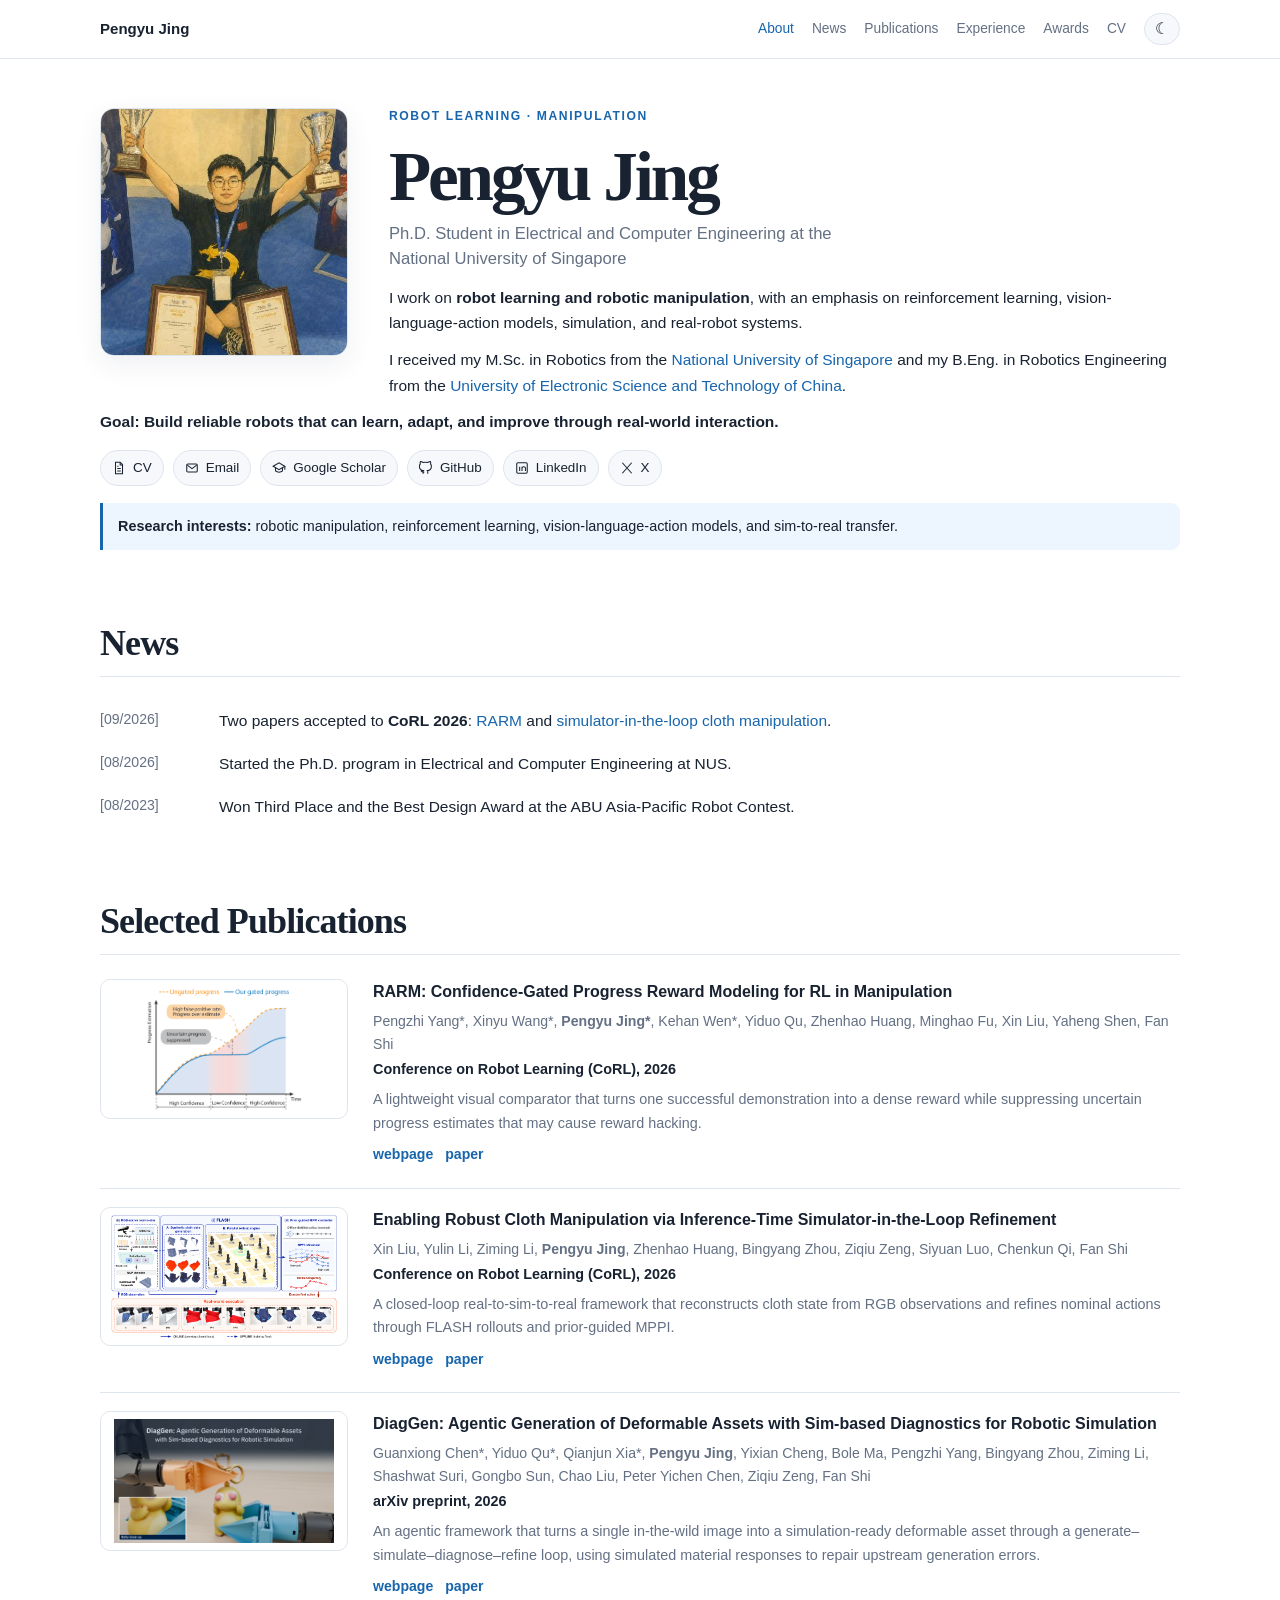
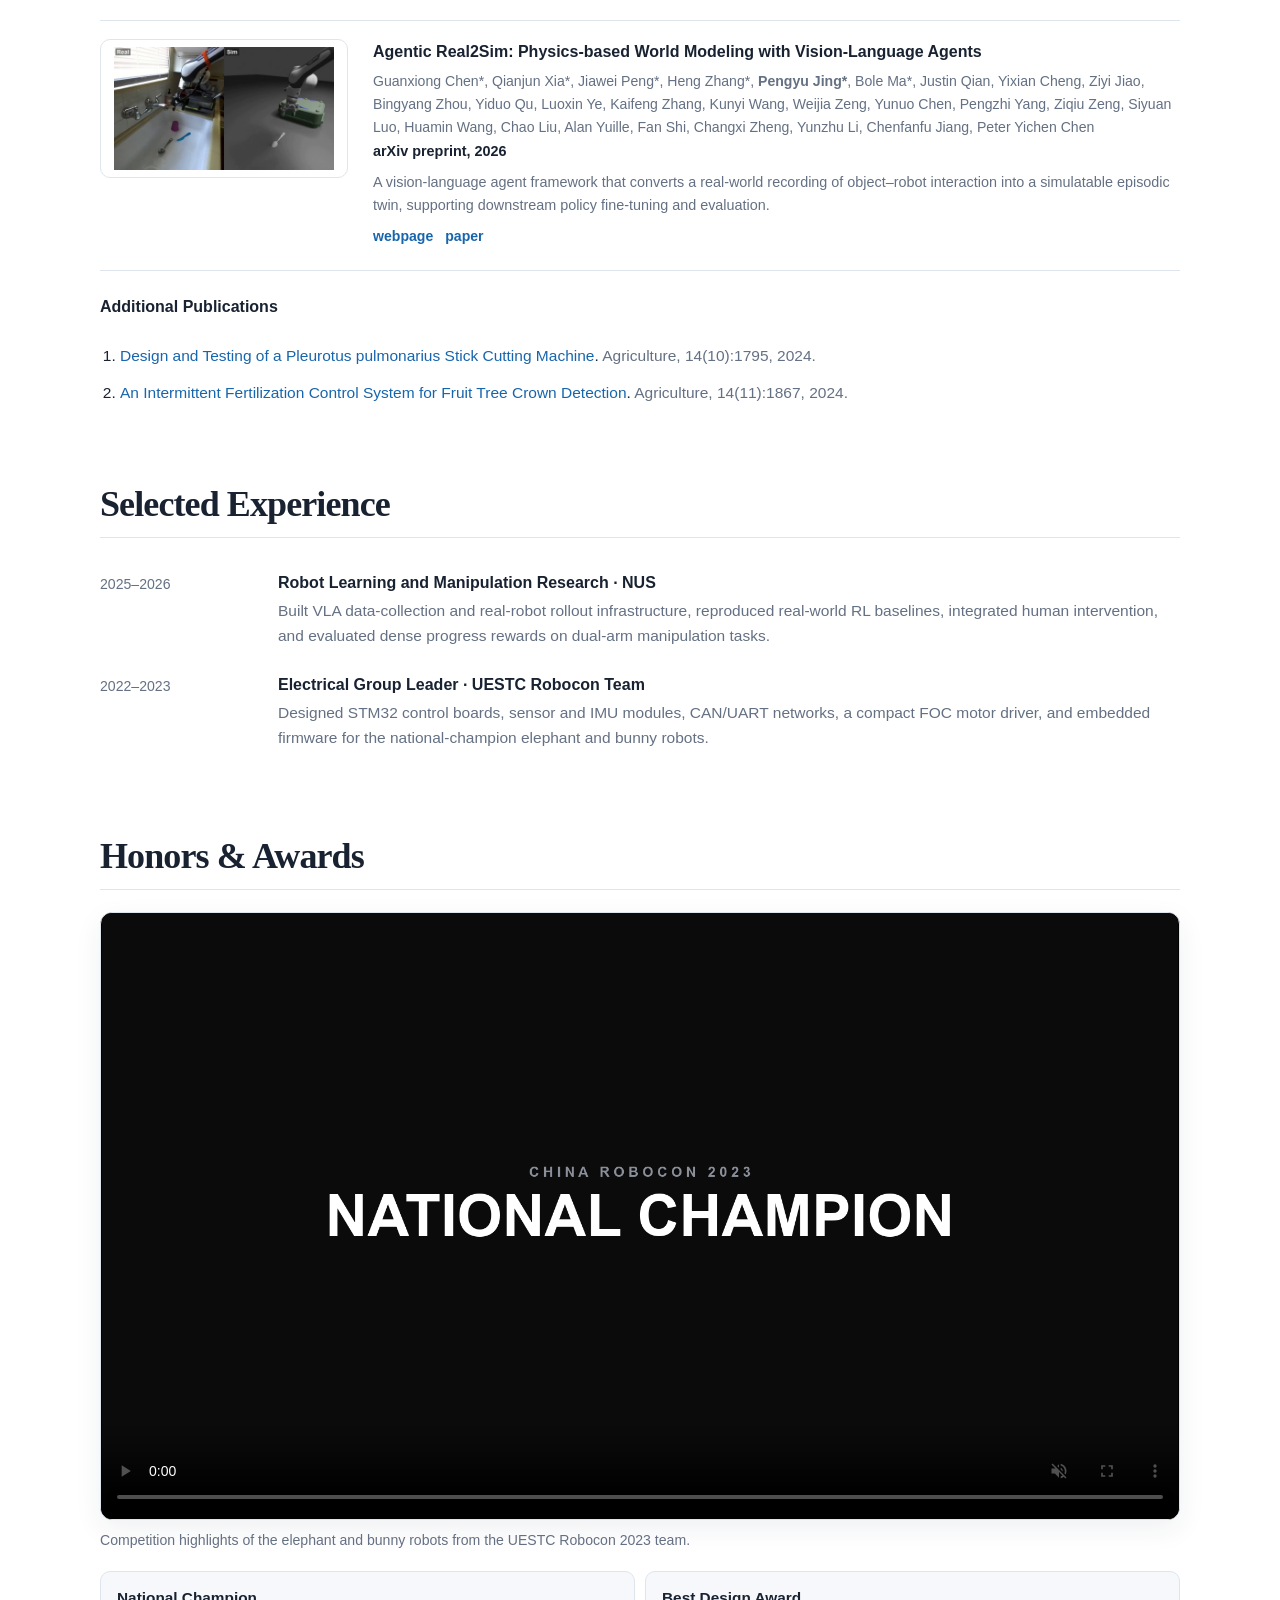
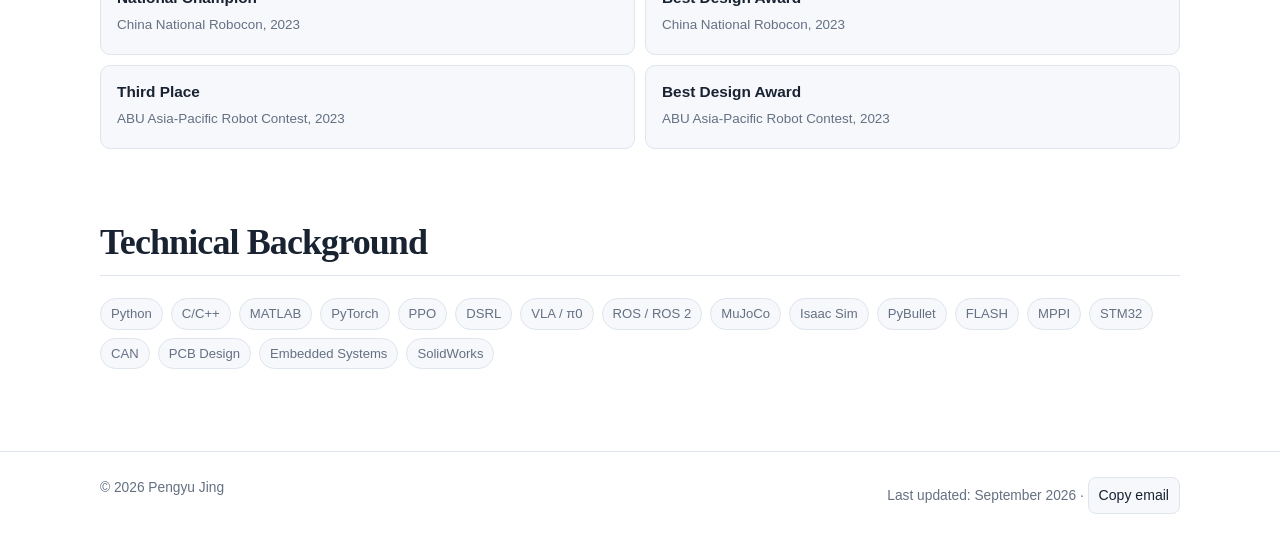
==== index.html @ 0ee78180 "Add DiagGen and Agentic Real2Sim publications Add both arXiv preprints to the homepage publication l" ====
<!doctype html>
<html lang="en">
<head>
  <meta charset="utf-8">
  <meta name="viewport" content="width=device-width, initial-scale=1">
  <meta name="description" content="Pengyu Jing — robot learning, robotic manipulation, reinforcement learning, and real-world robotics.">
  <meta property="og:title" content="Pengyu Jing">
  <meta property="og:description" content="Robot learning and manipulation researcher at the National University of Singapore.">
  <meta property="og:image" content="https://pengyu-jing.github.io/assets/profile.jpg">
  <meta property="og:url" content="https://pengyu-jing.github.io/">
  <meta property="og:type" content="profile">
  <meta name="twitter:card" content="summary">
  <title>Pengyu Jing</title>
  <link rel="canonical" href="https://pengyu-jing.github.io/">
  <link rel="icon" href="assets/favicon.svg" type="image/svg+xml">
  <link rel="stylesheet" href="assets/style.css">
  <script type="application/ld+json">
  {
    "@context": "https://schema.org",
    "@type": "Person",
    "name": "Pengyu Jing",
    "url": "https://pengyu-jing.github.io/",
    "image": "https://pengyu-jing.github.io/assets/profile.jpg",
    "email": "mailto:jingpengyu22@gmail.com",
    "jobTitle": "Ph.D. Student in Electrical and Computer Engineering",
    "affiliation": {
      "@type": "CollegeOrUniversity",
      "name": "National University of Singapore",
      "url": "https://www.nus.edu.sg/"
    },
    "alumniOf": [
      { "@type": "CollegeOrUniversity", "name": "National University of Singapore" },
      { "@type": "CollegeOrUniversity", "name": "University of Electronic Science and Technology of China" }
    ],
    "knowsAbout": [
      "Robot Learning",
      "Robotic Manipulation",
      "Reinforcement Learning",
      "Vision-Language-Action Models",
      "Sim-to-Real Transfer"
    ],
    "sameAs": [
      "https://scholar.google.com/citations?hl=zh-CN&user=y0yKWaYAAAAJ",
      "https://github.com/pengyu-jing",
      "https://www.linkedin.com/in/pengyu-jing-63a065399/",
      "https://x.com/jingpengyu22"
    ]
  }
  </script>
</head>
<body>
<header class="site-header">
  <nav class="container nav" aria-label="Primary navigation">
    <a class="brand" href="#about">Pengyu Jing</a>
    <div class="nav-links">
      <a href="#about">About</a>
      <a href="#news">News</a>
      <a href="#publications">Publications</a>
      <a href="#experience">Experience</a>
      <a href="#awards">Awards</a>
      <a href="cv.html">CV</a>
      <button class="theme-button" data-theme-toggle aria-label="Toggle theme">☾</button>
    </div>
  </nav>
</header>

<main class="container">
  <section id="about" class="hero">
    <div class="profile-column">
      <img class="profile-photo" src="assets/profile.jpg" alt="Portrait of Pengyu Jing holding robotics competition trophies">
    </div>
    <div class="hero-content">
      <p class="eyebrow">Robot Learning · Manipulation</p>
      <h1>Pengyu Jing</h1>
      <p class="hero-role">Ph.D. Student in Electrical and Computer Engineering at the National University of Singapore</p>

      <p>I work on <strong>robot learning and robotic manipulation</strong>, with an emphasis on reinforcement learning, vision-language-action models, simulation, and real-robot systems.</p>
      <p>I received my M.Sc. in Robotics from the <a href="https://www.nus.edu.sg/" target="_blank" rel="noreferrer">National University of Singapore</a> and my B.Eng. in Robotics Engineering from the <a href="https://en.uestc.edu.cn/" target="_blank" rel="noreferrer">University of Electronic Science and Technology of China</a>.</p>
      <p class="highlight-line">Goal: Build reliable robots that can learn, adapt, and improve through real-world interaction.</p>

      <div class="link-row" aria-label="Profile links">
        <a class="link-pill" href="cv.html">
          <svg aria-hidden="true" viewBox="0 0 24 24" fill="none" stroke="currentColor" stroke-width="1.8"><path d="M6 2h8l4 4v16H6z"/><path d="M14 2v5h5M9 13h6M9 17h6M9 9h2"/></svg>
          CV
        </a>
        <a class="link-pill" href="mailto:jingpengyu22@gmail.com">
          <svg aria-hidden="true" viewBox="0 0 24 24" fill="none" stroke="currentColor" stroke-width="1.8"><rect x="3" y="5" width="18" height="14" rx="2"/><path d="m4 7 8 6 8-6"/></svg>
          Email
        </a>
        <a class="link-pill" href="https://scholar.google.com/citations?hl=zh-CN&amp;user=y0yKWaYAAAAJ&amp;view_op=list_works" target="_blank" rel="noreferrer">
          <svg aria-hidden="true" viewBox="0 0 24 24" fill="none" stroke="currentColor" stroke-width="1.8"><path d="m2 9 10-6 10 6-10 6z"/><path d="M6 12v5c3 3 9 3 12 0v-5M22 9v6"/></svg>
          Google Scholar
        </a>
        <a class="link-pill" href="https://github.com/pengyu-jing" target="_blank" rel="noreferrer">
          <svg aria-hidden="true" viewBox="0 0 24 24" fill="none" stroke="currentColor" stroke-width="1.8"><path d="M9 19c-4 1.5-4-2-6-2.5M15 22v-3.5c0-1 .1-1.5-.5-2 3.3-.4 6.8-1.6 6.8-7.5A5.9 5.9 0 0 0 19.7 5c.2-.4.7-1.9-.2-4 0 0-1.3-.4-4.5 1.6a15.3 15.3 0 0 0-8 0C3.8.6 2.5 1 2.5 1c-.9 2.1-.4 3.6-.2 4A5.9 5.9 0 0 0 .7 9c0 5.9 3.5 7.1 6.8 7.5-.5.4-.6 1.1-.5 2V22"/></svg>
          GitHub
        </a>
        <a class="link-pill" href="https://www.linkedin.com/in/pengyu-jing-63a065399/" target="_blank" rel="noreferrer">
          <svg aria-hidden="true" viewBox="0 0 24 24" fill="none" stroke="currentColor" stroke-width="1.8"><rect x="3" y="3" width="18" height="18" rx="2"/><path d="M8 10v7M8 7v.01M12 17v-4a3 3 0 0 1 6 0v4M12 10v7"/></svg>
          LinkedIn
        </a>
        <a class="link-pill" href="https://x.com/jingpengyu22" target="_blank" rel="noreferrer">
          <svg aria-hidden="true" viewBox="0 0 24 24" fill="none" stroke="currentColor" stroke-width="1.8"><path d="M4 3l16 18M20 3 4 21"/></svg>
          X
        </a>
      </div>

      <div class="callout"><strong>Research interests:</strong> robotic manipulation, reinforcement learning, vision-language-action models, and sim-to-real transfer.</div>
    </div>
  </section>

  <section id="news">
    <h2>News</h2>
    <ul class="news-list">
      <li><span class="news-date">[09/2026]</span><span>Two papers accepted to <strong>CoRL 2026</strong>: <a href="https://arxiv.org/abs/2606.22027" target="_blank" rel="noreferrer">RARM</a> and <a href="https://arxiv.org/abs/2606.24552" target="_blank" rel="noreferrer">simulator-in-the-loop cloth manipulation</a>.</span></li>
      <li><span class="news-date">[08/2026]</span><span>Started the Ph.D. program in Electrical and Computer Engineering at NUS.</span></li>
      <li><span class="news-date">[08/2023]</span><span>Won Third Place and the Best Design Award at the ABU Asia-Pacific Robot Contest.</span></li>
    </ul>
  </section>

  <section id="publications">
    <h2>Selected Publications</h2>

    <article class="publication">
      <a href="https://rarm-robotics.github.io/" target="_blank" rel="noreferrer"><video class="pub-image" src="assets/rarm-teaser.mp4" poster="assets/rarm-figure.png" autoplay loop muted playsinline aria-label="RARM confidence-gated progress reward teaser video"></video></a>
      <div>
        <a class="pub-title" href="https://arxiv.org/abs/2606.22027" target="_blank" rel="noreferrer">RARM: Confidence-Gated Progress Reward Modeling for RL in Manipulation</a>
        <p class="pub-authors">Pengzhi Yang*, Xinyu Wang*, <strong>Pengyu Jing*</strong>, Kehan Wen*, Yiduo Qu, Zhenhao Huang, Minghao Fu, Xin Liu, Yaheng Shen, Fan Shi</p>
        <p class="pub-venue">Conference on Robot Learning (CoRL), 2026</p>
        <p class="pub-summary">A lightweight visual comparator that turns one successful demonstration into a dense reward while suppressing uncertain progress estimates that may cause reward hacking.</p>
        <div class="pub-links"><a href="https://rarm-robotics.github.io/" target="_blank" rel="noreferrer">webpage</a><a href="https://arxiv.org/abs/2606.22027" target="_blank" rel="noreferrer">paper</a></div>
      </div>
    </article>

    <article class="publication">
      <a href="https://anonymous-clothmani.github.io/" target="_blank" rel="noreferrer"><video class="pub-image" src="assets/cloth-teaser.mp4" poster="assets/cloth-figure.png" autoplay loop muted playsinline aria-label="Bimanual towel folding demo from simulator-in-the-loop cloth manipulation"></video></a>
      <div>
        <a class="pub-title" href="https://arxiv.org/abs/2606.24552" target="_blank" rel="noreferrer">Enabling Robust Cloth Manipulation via Inference-Time Simulator-in-the-Loop Refinement</a>
        <p class="pub-authors">Xin Liu, Yulin Li, Ziming Li, <strong>Pengyu Jing</strong>, Zhenhao Huang, Bingyang Zhou, Ziqiu Zeng, Siyuan Luo, Chenkun Qi, Fan Shi</p>
        <p class="pub-venue">Conference on Robot Learning (CoRL), 2026</p>
        <p class="pub-summary">A closed-loop real-to-sim-to-real framework that reconstructs cloth state from RGB observations and refines nominal actions through FLASH rollouts and prior-guided MPPI.</p>
        <div class="pub-links"><a href="https://anonymous-clothmani.github.io/" target="_blank" rel="noreferrer">webpage</a><a href="https://arxiv.org/abs/2606.24552" target="_blank" rel="noreferrer">paper</a></div>
      </div>
    </article>

    <article class="publication">
      <a href="https://diaggen.github.io/" target="_blank" rel="noreferrer"><video class="pub-image" src="assets/diaggen-teaser.mp4" poster="assets/diaggen-figure.png" autoplay loop muted playsinline aria-label="DiagGen deformable asset generation overview video"></video></a>
      <div>
        <a class="pub-title" href="https://arxiv.org/abs/2609.23103" target="_blank" rel="noreferrer">DiagGen: Agentic Generation of Deformable Assets with Sim-based Diagnostics for Robotic Simulation</a>
        <p class="pub-authors">Guanxiong Chen*, Yiduo Qu*, Qianjun Xia*, <strong>Pengyu Jing</strong>, Yixian Cheng, Bole Ma, Pengzhi Yang, Bingyang Zhou, Ziming Li, Shashwat Suri, Gongbo Sun, Chao Liu, Peter Yichen Chen, Ziqiu Zeng, Fan Shi</p>
        <p class="pub-venue">arXiv preprint, 2026</p>
        <p class="pub-summary">An agentic framework that turns a single in-the-wild image into a simulation-ready deformable asset through a generate–simulate–diagnose–refine loop, using simulated material responses to repair upstream generation errors.</p>
        <div class="pub-links"><a href="https://diaggen.github.io/" target="_blank" rel="noreferrer">webpage</a><a href="https://arxiv.org/abs/2609.23103" target="_blank" rel="noreferrer">paper</a></div>
      </div>
    </article>

    <article class="publication">
      <a href="https://agentic-real2sim.github.io/" target="_blank" rel="noreferrer"><video class="pub-image" src="assets/real2sim-teaser.mp4" poster="assets/real2sim-figure.png" autoplay loop muted playsinline aria-label="Agentic Real2Sim real-world episode and its reconstructed simulation side by side"></video></a>
      <div>
        <a class="pub-title" href="https://arxiv.org/abs/2607.19190" target="_blank" rel="noreferrer">Agentic Real2Sim: Physics-based World Modeling with Vision-Language Agents</a>
        <p class="pub-authors">Guanxiong Chen*, Qianjun Xia*, Jiawei Peng*, Heng Zhang*, <strong>Pengyu Jing*</strong>, Bole Ma*, Justin Qian, Yixian Cheng, Ziyi Jiao, Bingyang Zhou, Yiduo Qu, Luoxin Ye, Kaifeng Zhang, Kunyi Wang, Weijia Zeng, Yunuo Chen, Pengzhi Yang, Ziqiu Zeng, Siyuan Luo, Huamin Wang, Chao Liu, Alan Yuille, Fan Shi, Changxi Zheng, Yunzhu Li, Chenfanfu Jiang, Peter Yichen Chen</p>
        <p class="pub-venue">arXiv preprint, 2026</p>
        <p class="pub-summary">A vision-language agent framework that converts a real-world recording of object–robot interaction into a simulatable episodic twin, supporting downstream policy fine-tuning and evaluation.</p>
        <div class="pub-links"><a href="https://agentic-real2sim.github.io/" target="_blank" rel="noreferrer">webpage</a><a href="https://arxiv.org/abs/2607.19190" target="_blank" rel="noreferrer">paper</a></div>
      </div>
    </article>

    <h3 style="margin-top:26px">Additional Publications</h3>
    <ol class="compact-publications">
      <li><a href="https://www.mdpi.com/2077-0472/14/10/1795" target="_blank" rel="noreferrer">Design and Testing of a Pleurotus pulmonarius Stick Cutting Machine</a>. <span class="meta">Agriculture, 14(10):1795, 2024.</span></li>
      <li><a href="https://www.mdpi.com/2077-0472/14/11/1867" target="_blank" rel="noreferrer">An Intermittent Fertilization Control System for Fruit Tree Crown Detection</a>. <span class="meta">Agriculture, 14(11):1867, 2024.</span></li>
    </ol>
  </section>

  <section id="experience">
    <h2>Selected Experience</h2>
    <div class="timeline">
      <div class="timeline-item">
        <div class="timeline-date">2025–2026</div>
        <div class="timeline-copy"><h3>Robot Learning and Manipulation Research · NUS</h3><p>Built VLA data-collection and real-robot rollout infrastructure, reproduced real-world RL baselines, integrated human intervention, and evaluated dense progress rewards on dual-arm manipulation tasks.</p></div>
      </div>
      <div class="timeline-item">
        <div class="timeline-date">2022–2023</div>
        <div class="timeline-copy"><h3>Electrical Group Leader · UESTC Robocon Team</h3><p>Designed STM32 control boards, sensor and IMU modules, CAN/UART networks, a compact FOC motor driver, and embedded firmware for the national-champion elephant and bunny robots.</p></div>
      </div>
    </div>
  </section>

  <section id="awards">
    <h2>Honors &amp; Awards</h2>
    <figure class="media-figure">
      <video src="assets/robocon-2023.mp4" poster="assets/robocon-2023-poster.png" controls autoplay loop muted playsinline aria-label="Competition highlights of the UESTC Robocon 2023 elephant and bunny robots"></video>
      <figcaption>Competition highlights of the elephant and bunny robots from the UESTC Robocon 2023 team.</figcaption>
    </figure>
    <div class="awards-grid">
      <div class="award"><strong>National Champion</strong><span>China National Robocon, 2023</span></div>
      <div class="award"><strong>Best Design Award</strong><span>China National Robocon, 2023</span></div>
      <div class="award"><strong>Third Place</strong><span>ABU Asia-Pacific Robot Contest, 2023</span></div>
      <div class="award"><strong>Best Design Award</strong><span>ABU Asia-Pacific Robot Contest, 2023</span></div>
    </div>
  </section>

  <section id="skills">
    <h2>Technical Background</h2>
    <div class="skills">
      <span class="skill">Python</span><span class="skill">C/C++</span><span class="skill">MATLAB</span>
      <span class="skill">PyTorch</span><span class="skill">PPO</span><span class="skill">DSRL</span><span class="skill">VLA / π0</span>
      <span class="skill">ROS / ROS 2</span><span class="skill">MuJoCo</span><span class="skill">Isaac Sim</span><span class="skill">PyBullet</span><span class="skill">FLASH</span><span class="skill">MPPI</span>
      <span class="skill">STM32</span><span class="skill">CAN</span><span class="skill">PCB Design</span><span class="skill">Embedded Systems</span><span class="skill">SolidWorks</span>
    </div>
  </section>
</main>

<footer class="site-footer">
  <div class="container footer-row">
    <span>© <span id="year">2026</span> Pengyu Jing</span>
    <span>Last updated: September 2026 · <button class="button" type="button" data-copy-email="jingpengyu22@gmail.com">Copy email</button></span>
  </div>
</footer>
<script src="assets/script.js"></script>
<script>document.getElementById('year').textContent = new Date().getFullYear();</script>
</body>
</html>
---- assets/style.css ----
:root {
  --bg: #ffffff;
  --surface: #ffffff;
  --surface-soft: #f6f8fb;
  --text: #182231;
  --muted: #647083;
  --line: #dfe5ed;
  --accent: #1765ad;
  --accent-hover: #0f4e89;
  --accent-soft: #edf5ff;
  --shadow-soft: 0 9px 28px rgba(32, 48, 67, 0.07);
  --max-width: 1080px;
}

[data-theme="dark"] {
  --bg: #11161d;
  --surface: #171e27;
  --surface-soft: #1d2631;
  --text: #eef3f8;
  --muted: #a9b5c2;
  --line: #2d3946;
  --accent: #82b4ef;
  --accent-hover: #aed0f5;
  --accent-soft: #1c2d42;
  --shadow-soft: 0 12px 30px rgba(0, 0, 0, 0.2);
}

* { box-sizing: border-box; }
html { scroll-behavior: smooth; }
body {
  margin: 0;
  background: var(--bg);
  color: var(--text);
  font-family: Inter, ui-sans-serif, -apple-system, BlinkMacSystemFont, "Segoe UI", Roboto, Helvetica, Arial, sans-serif;
  font-size: 15.5px;
  line-height: 1.62;
  text-rendering: optimizeLegibility;
}

a { color: var(--accent); text-decoration: none; }
a:hover { color: var(--accent-hover); text-decoration: underline; text-underline-offset: 3px; }
img, video { max-width: 100%; display: block; }

.container { width: min(calc(100% - 56px), var(--max-width)); margin: 0 auto; }

.site-header {
  position: sticky;
  top: 0;
  z-index: 20;
  background: var(--bg);
  background: color-mix(in srgb, var(--bg) 94%, transparent);
  -webkit-backdrop-filter: blur(14px);
  backdrop-filter: blur(14px);
  border-bottom: 1px solid var(--line);
}

.nav {
  min-height: 58px;
  display: flex;
  align-items: center;
  justify-content: space-between;
  gap: 20px;
}

.brand {
  color: var(--text);
  font-size: 0.94rem;
  font-weight: 760;
  white-space: nowrap;
}
.brand:hover { color: var(--text); text-decoration: none; }

.nav-links { display: flex; flex-wrap: wrap; align-items: center; gap: 18px; }
.nav-links a { color: var(--muted); font-size: 0.86rem; }
.nav-links a:hover,
.nav-links a.active { color: var(--accent); text-decoration: none; }

.theme-button {
  width: 36px;
  height: 32px;
  padding: 0;
  border: 1px solid var(--line);
  border-radius: 999px;
  background: var(--surface-soft);
  color: var(--text);
  cursor: pointer;
  font: inherit;
}
.theme-button:hover { border-color: var(--accent); }

main { padding: 48px 0 82px; }
section { scroll-margin-top: 78px; }
main > section:not(.hero) { margin-top: 72px; }

/* Hero: the portrait floats beside the introduction so later content can naturally
   use the space beneath it instead of leaving an empty left column. */
.hero {
  display: flow-root;
}

.profile-column {
  float: left;
  width: clamp(218px, 23vw, 248px);
  margin: 1px clamp(28px, 3.2vw, 42px) 18px 0;
}

.hero-content {
  min-width: 0;
}

.profile-photo {
  width: 100%;
  aspect-ratio: 1 / 1;
  object-fit: cover;
  object-position: center center;
  border-radius: 14px;
  border: 1px solid var(--line);
  box-shadow: var(--shadow-soft);
}

.eyebrow {
  margin: 0 0 8px;
  color: var(--accent);
  font-size: 0.76rem;
  font-weight: 780;
  letter-spacing: 0.13em;
  text-transform: uppercase;
}

h1, h2, h3 { color: var(--text); line-height: 1.22; }
h1 {
  margin: 0 0 3px;
  font-family: Georgia, "Times New Roman", serif;
  font-size: clamp(3rem, 5.4vw, 4.35rem);
  letter-spacing: -0.045em;
  font-weight: 600;
}
h2 {
  margin: 0 0 22px;
  padding: 0 0 10px;
  border-bottom: 1px solid var(--line);
  font-family: Georgia, "Times New Roman", serif;
  font-size: clamp(1.85rem, 3vw, 2.25rem);
  letter-spacing: -0.025em;
  font-weight: 600;
}
h3 { margin: 0 0 6px; font-size: 1rem; }

.hero-role {
  max-width: 760px;
  margin: 0 0 14px;
  color: var(--muted);
  font-size: 1.04rem;
  line-height: 1.48;
}
.hero p:not(.eyebrow):not(.hero-role):not(.highlight-line) { margin: 0 0 12px; }
.highlight-line { margin: 3px 0 0; font-weight: 760; line-height: 1.5; }

.link-row { display: flex; flex-wrap: wrap; gap: 9px; margin-top: 17px; }
.link-pill {
  display: inline-flex;
  align-items: center;
  gap: 7px;
  border: 1px solid var(--line);
  border-radius: 999px;
  padding: 6px 11px;
  color: var(--text);
  background: var(--surface-soft);
  font-size: 0.84rem;
  transition: transform .15s ease, border-color .15s ease, color .15s ease;
}
.link-pill:hover {
  border-color: var(--accent);
  border-color: color-mix(in srgb, var(--accent) 55%, var(--line));
  color: var(--accent);
  text-decoration: none;
  transform: translateY(-1px);
}
.link-pill svg { width: 14px; height: 14px; flex: 0 0 auto; }

.callout {
  clear: both;
  margin-top: 17px;
  padding: 12px 15px;
  border-left: 3px solid var(--accent);
  border-radius: 0 9px 9px 0;
  background: var(--accent-soft);
  font-size: 0.9rem;
}

.news-list { list-style: none; margin: 0; padding: 0; }
.news-list li {
  display: grid;
  grid-template-columns: 102px minmax(0, 1fr);
  gap: 17px;
  padding: 9px 0;
}
.news-date { color: var(--muted); font-size: 0.88rem; font-variant-numeric: tabular-nums; }

.publication {
  display: grid;
  grid-template-columns: 248px minmax(0, 1fr);
  gap: 25px;
  padding: 18px 0 22px;
  border-bottom: 1px solid var(--line);
}
.publication:first-of-type { padding-top: 2px; }
.pub-image {
  width: 248px;
  aspect-ratio: 16 / 9;
  object-fit: contain;
  padding: 7px;
  background: #fff;
  border: 1px solid var(--line);
  border-radius: 10px;
}
.pub-title { color: var(--text); font-size: 1rem; font-weight: 790; line-height: 1.42; }
.pub-authors { margin: 6px 0 2px; color: var(--muted); font-size: 0.88rem; }
.pub-venue { margin: 0 0 7px; font-size: 0.9rem; font-weight: 730; }
.pub-summary { margin: 7px 0 0; color: var(--muted); font-size: 0.9rem; }
.pub-links { display: flex; flex-wrap: wrap; gap: 12px; margin-top: 8px; font-size: 0.88rem; font-weight: 720; }

.compact-publications { margin: 20px 0 0; padding-left: 1.25rem; }
.compact-publications li { padding: 6px 0; }
.compact-publications .meta { color: var(--muted); }

.timeline { display: grid; gap: 0; }
.timeline-item {
  display: grid;
  grid-template-columns: 150px minmax(0, 1fr);
  gap: 28px;
  padding: 13px 0;
}
.timeline-date { color: var(--muted); font-size: 0.88rem; font-variant-numeric: tabular-nums; }
.timeline-copy p { margin: 3px 0 0; color: var(--muted); }

.media-figure { margin: 0 0 20px; }
.media-figure video {
  width: 100%;
  aspect-ratio: 16 / 9;
  background: #000;
  border: 1px solid var(--line);
  border-radius: 12px;
  box-shadow: var(--shadow-soft);
}
.media-figure figcaption { margin-top: 9px; color: var(--muted); font-size: 0.88rem; }

.awards-grid { display: grid; grid-template-columns: repeat(2, minmax(0, 1fr)); gap: 10px; }
.award {
  min-height: 84px;
  padding: 14px 16px;
  border: 1px solid var(--line);
  border-radius: 10px;
  background: var(--surface-soft);
}
.award strong { display: block; font-size: 0.96rem; }
.award span { display: block; margin-top: 3px; color: var(--muted); font-size: 0.84rem; }

.skills { display: flex; flex-wrap: wrap; gap: 8px; }
.skill {
  border: 1px solid var(--line);
  background: var(--surface-soft);
  color: var(--muted);
  padding: 4px 10px;
  border-radius: 999px;
  font-size: 0.82rem;
}

/* CV page */
.cv-header {
  display: flex;
  justify-content: space-between;
  gap: 24px;
  align-items: end;
  margin: 4px 0 30px;
}
.cv-header p { margin: 6px 0 0; color: var(--muted); }
.cv-actions { display: flex; gap: 9px; flex-wrap: wrap; }
.button {
  display: inline-flex;
  align-items: center;
  justify-content: center;
  border: 1px solid var(--line);
  border-radius: 8px;
  padding: 6px 10px;
  color: var(--text);
  background: var(--surface-soft);
  cursor: pointer;
  font: inherit;
  font-size: 0.88rem;
}
.button:hover { border-color: var(--accent); color: var(--accent); text-decoration: none; }
.cv-section { margin-top: 40px; }
.cv-entry { margin: 0 0 18px; }
.cv-entry-head { display: flex; align-items: baseline; justify-content: space-between; gap: 16px; }
.cv-entry-head strong { font-size: 1rem; }
.cv-entry-head span { color: var(--muted); white-space: nowrap; font-size: 0.88rem; }
.cv-entry em { color: var(--muted); }
.cv-entry ul { margin: 7px 0 0; padding-left: 1.25rem; }
.cv-entry li { margin: 3px 0; }

.site-footer {
  border-top: 1px solid var(--line);
  padding: 25px 0 38px;
  color: var(--muted);
  font-size: 0.86rem;
}
.footer-row { display: flex; justify-content: space-between; gap: 20px; flex-wrap: wrap; }

@media (max-width: 820px) {
  .container { width: min(calc(100% - 36px), var(--max-width)); }
  .profile-column { width: 190px; margin-right: 25px; }
  h1 { font-size: clamp(2.65rem, 7vw, 3.45rem); }
  .publication { grid-template-columns: 220px minmax(0, 1fr); gap: 20px; }
  .pub-image { width: 220px; }
}

@media (max-width: 680px) {
  .nav { padding: 10px 0; align-items: flex-start; }
  .nav-links { justify-content: flex-end; gap: 9px 13px; }
  main { padding: 30px 0 58px; }
  .hero { display: block; }
  .profile-column {
    float: none;
    width: min(72vw, 300px);
    margin: 0 auto 22px;
  }
  .profile-photo { border-radius: 13px; }
  .publication { grid-template-columns: 1fr; }
  .pub-image { width: 100%; }
  .timeline-item { grid-template-columns: 1fr; gap: 2px; }
  .cv-header { align-items: flex-start; flex-direction: column; }
}

@media (max-width: 520px) {
  .container { width: min(calc(100% - 36px), var(--max-width)); }
  .brand { display: none; }
  .nav { position: relative; justify-content: flex-start; padding-right: 40px; }
  .nav-links { width: 100%; justify-content: flex-start; gap: 6px 9px; }
  .nav-links a { font-size: 0.77rem; }
  .theme-button { position: absolute; right: 0; top: 9px; width: 31px; height: 27px; }
  main { padding: 26px 0 48px; }
  main > section:not(.hero) { margin-top: 44px; }
  h2 { margin-bottom: 18px; }
  .profile-column { width: min(70vw, 250px); }
  h1 { font-size: clamp(2.5rem, 13vw, 3.2rem); }
  .hero-role { font-size: 0.98rem; }
  .news-list li { grid-template-columns: 1fr; gap: 2px; padding: 8px 0; }
  .awards-grid { grid-template-columns: 1fr; gap: 8px; }
  .award { min-height: 0; padding: 12px 14px; }
}

@media print {
  .site-header, .site-footer, .cv-actions { display: none !important; }
  :root { --text: #000; --muted: #333; --line: #bbb; --bg: #fff; --surface: #fff; --surface-soft: #fff; }
  body { background: #fff; font-size: 10.5pt; line-height: 1.42; }
  main { padding: 0; }
  .container { width: 100%; max-width: none; }
  .cv-section { margin-top: 21px; }
  .cv-entry { break-inside: avoid; margin-bottom: 12px; }
  h2 { font-size: 15pt; margin-bottom: 10px; }
}
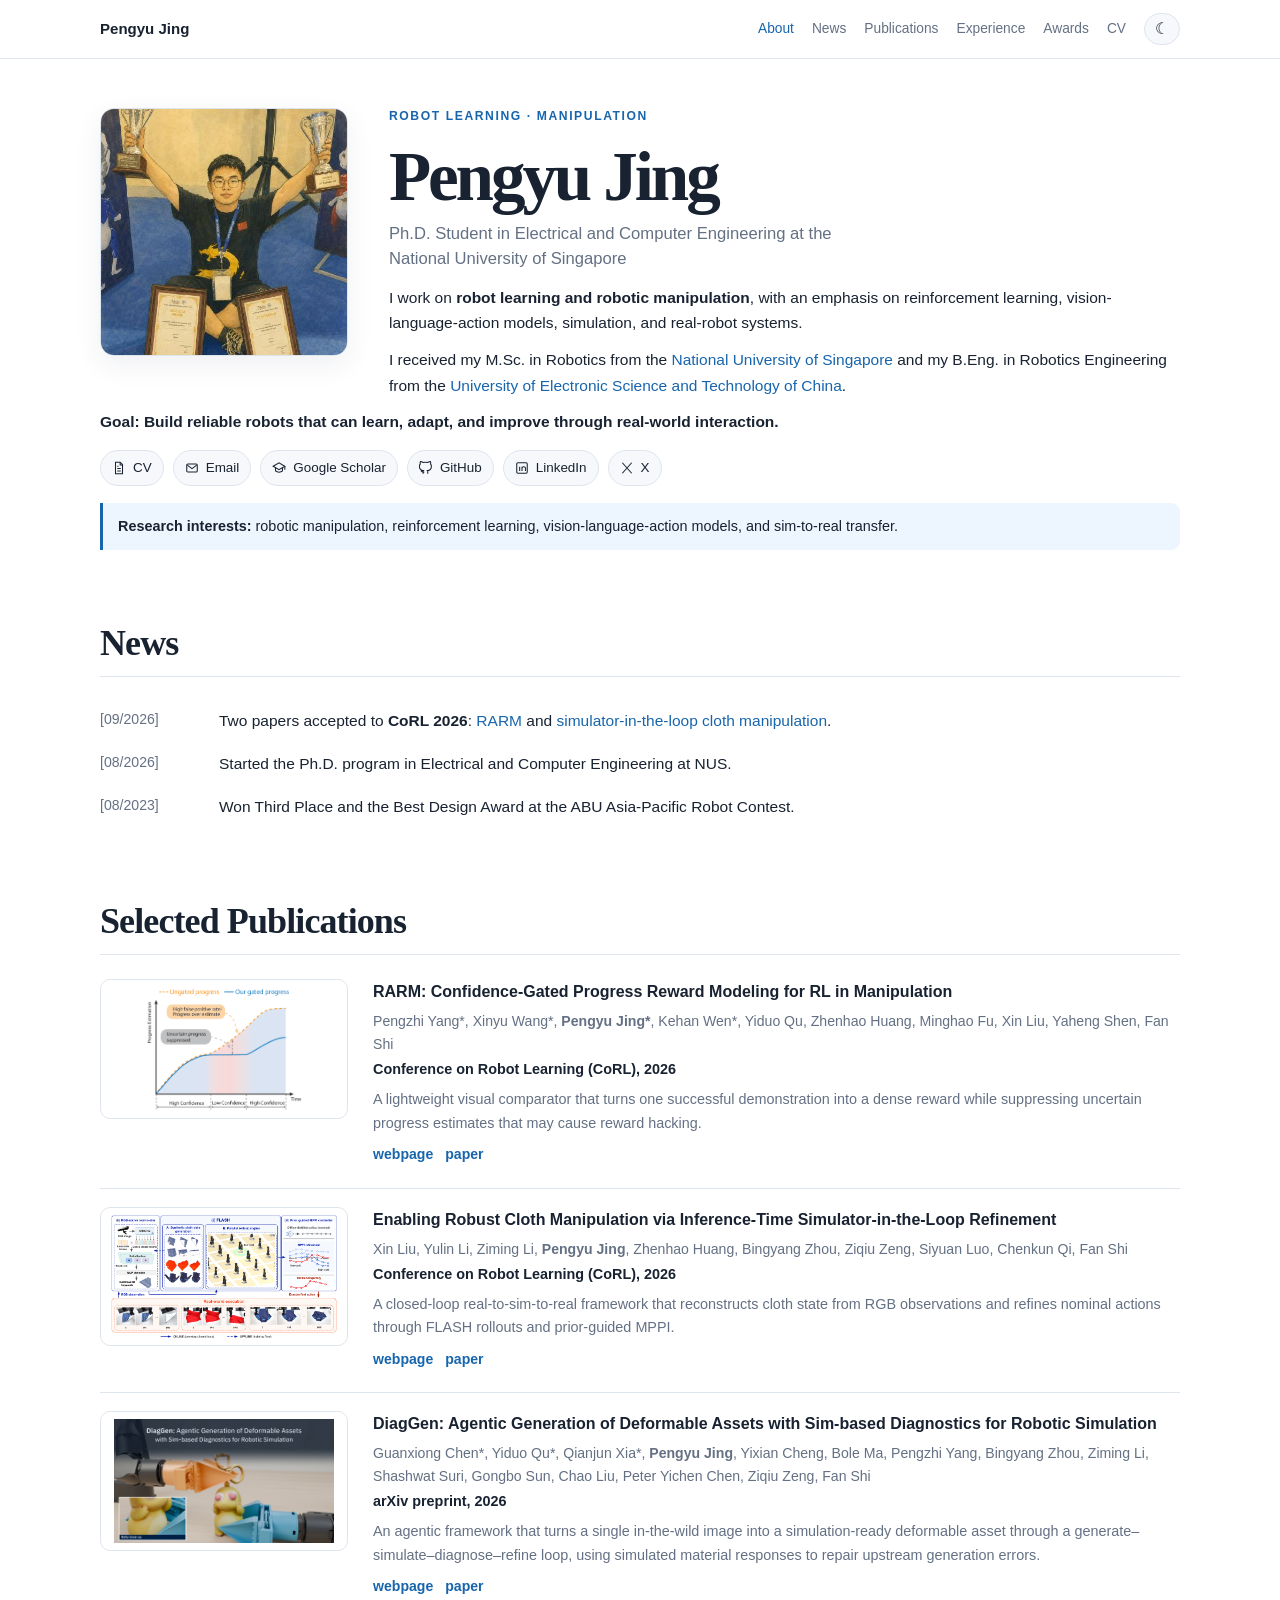
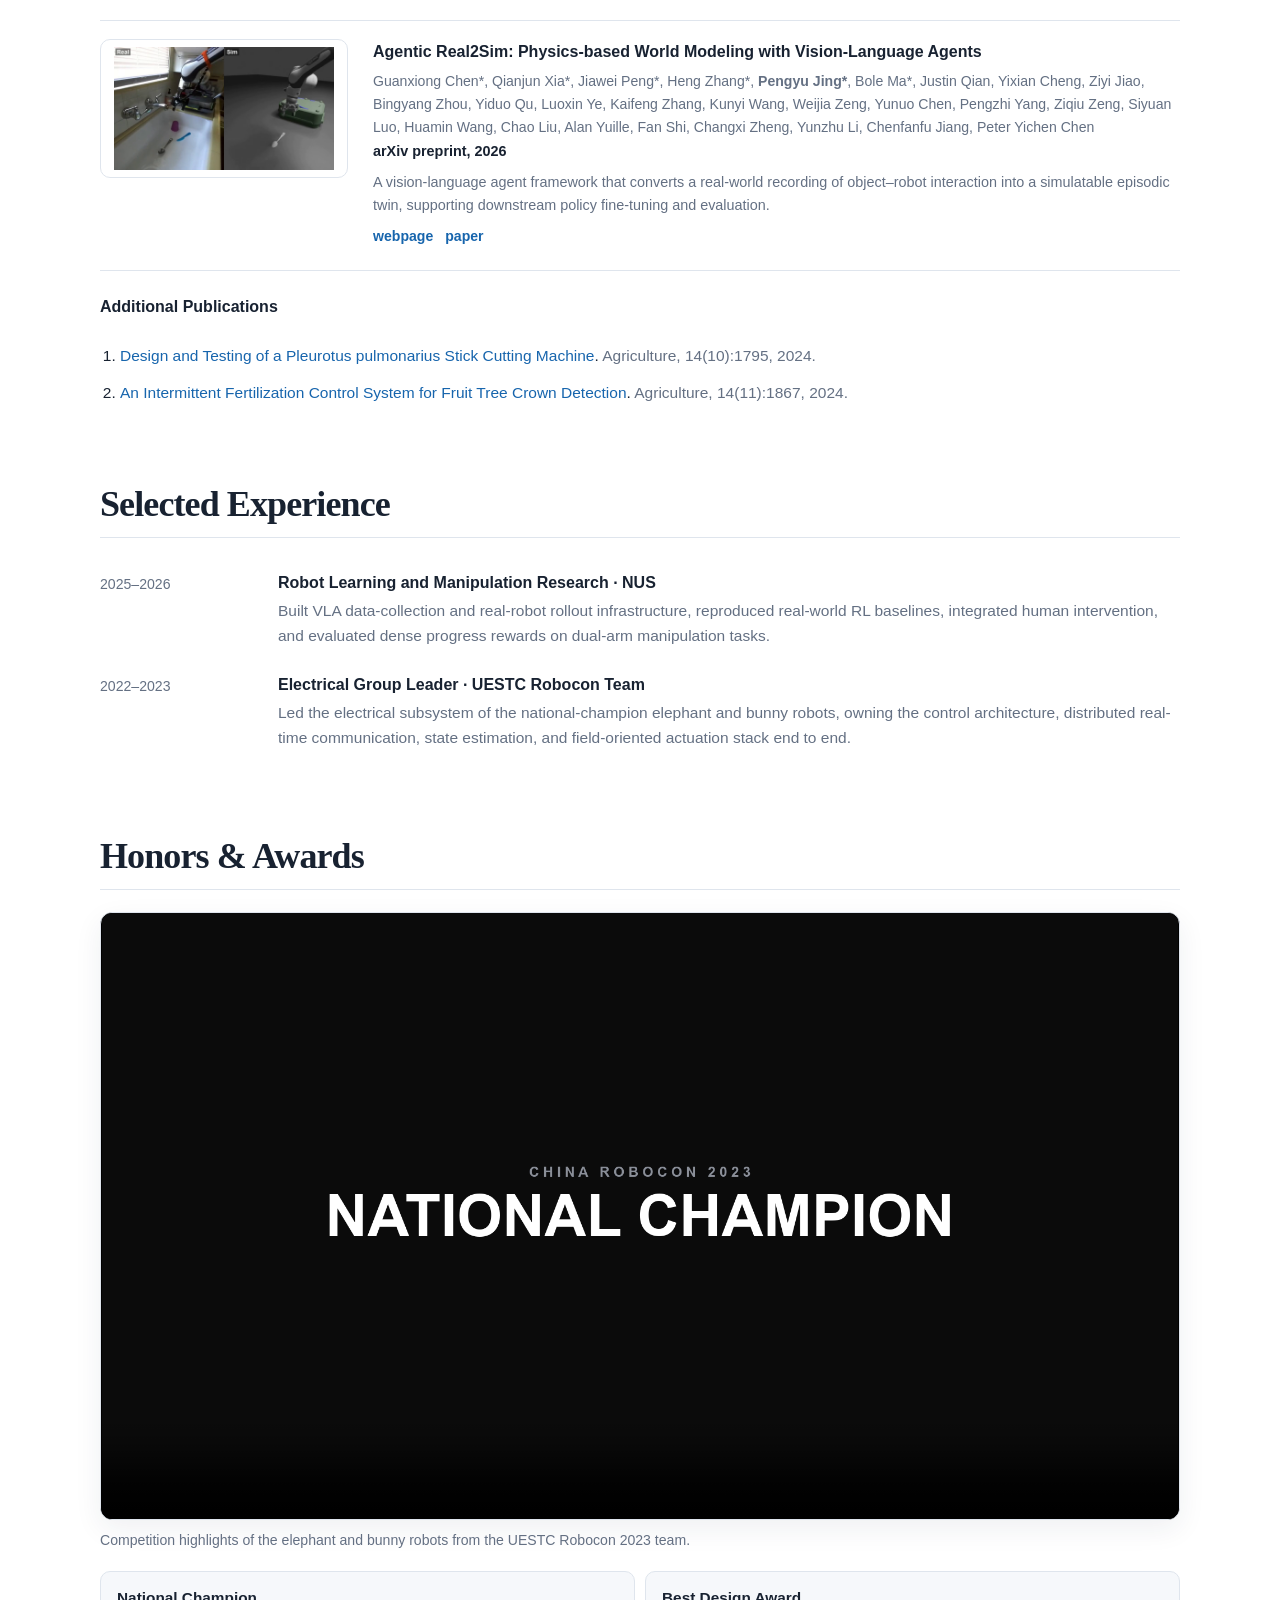
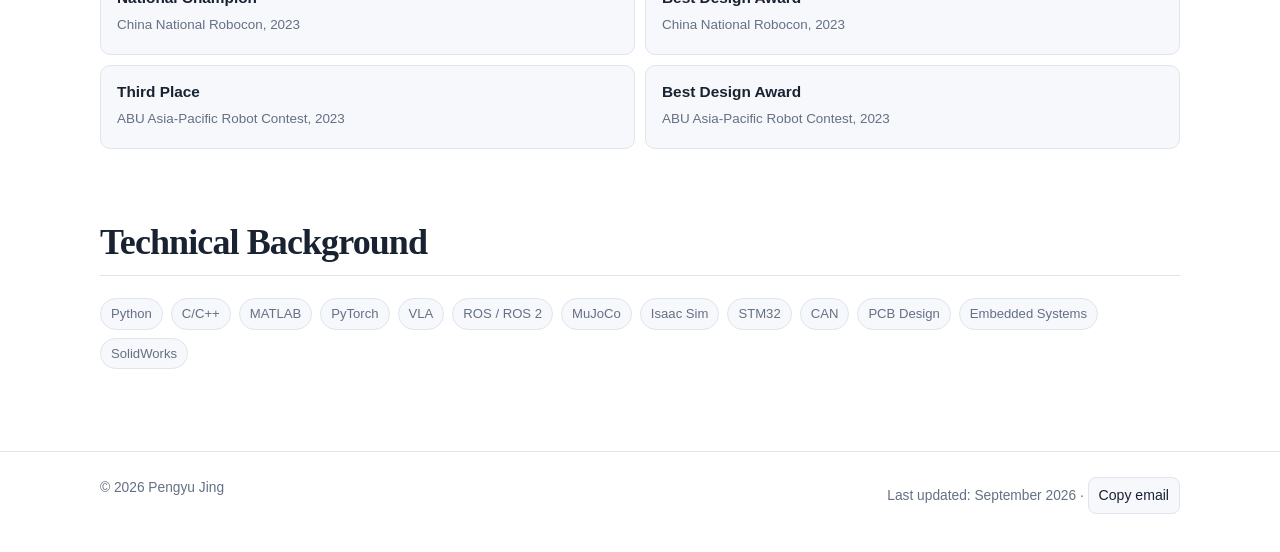
==== commit 556da928: "Streamline CV skills and project write-ups - Move Download PDF to the CV header's top right and drop" ====
--- a/index.html
+++ b/index.html
@@ -181,7 +181,7 @@
       </div>
       <div class="timeline-item">
         <div class="timeline-date">2022–2023</div>
-        <div class="timeline-copy"><h3>Electrical Group Leader · UESTC Robocon Team</h3><p>Designed STM32 control boards, sensor and IMU modules, CAN/UART networks, a compact FOC motor driver, and embedded firmware for the national-champion elephant and bunny robots.</p></div>
+        <div class="timeline-copy"><h3>Electrical Group Leader · UESTC Robocon Team</h3><p>Led the electrical subsystem of the national-champion elephant and bunny robots, owning the control architecture, distributed real-time communication, state estimation, and field-oriented actuation stack end to end.</p></div>
       </div>
     </div>
   </section>
@@ -204,8 +204,8 @@
     <h2>Technical Background</h2>
     <div class="skills">
       <span class="skill">Python</span><span class="skill">C/C++</span><span class="skill">MATLAB</span>
-      <span class="skill">PyTorch</span><span class="skill">PPO</span><span class="skill">DSRL</span><span class="skill">VLA / π0</span>
-      <span class="skill">ROS / ROS 2</span><span class="skill">MuJoCo</span><span class="skill">Isaac Sim</span><span class="skill">PyBullet</span><span class="skill">FLASH</span><span class="skill">MPPI</span>
+      <span class="skill">PyTorch</span><span class="skill">VLA</span>
+      <span class="skill">ROS / ROS 2</span><span class="skill">MuJoCo</span><span class="skill">Isaac Sim</span>
       <span class="skill">STM32</span><span class="skill">CAN</span><span class="skill">PCB Design</span><span class="skill">Embedded Systems</span><span class="skill">SolidWorks</span>
     </div>
   </section>
--- a/assets/style.css
+++ b/assets/style.css
@@ -267,15 +267,11 @@
 }
 
 /* CV page */
-.cv-header {
-  display: flex;
-  justify-content: space-between;
-  gap: 24px;
-  align-items: end;
-  margin: 4px 0 30px;
-}
+.cv-header { display: flex; align-items: flex-start; justify-content: space-between; gap: 18px; flex-wrap: wrap; margin: 4px 0 0; }
+.cv-header > div:first-child { flex: 1 1 260px; min-width: 0; }
+main > .cv-header + section { margin-top: 36px; }
 .cv-header p { margin: 6px 0 0; color: var(--muted); }
-.cv-actions { display: flex; gap: 9px; flex-wrap: wrap; }
+.cv-actions { display: flex; gap: 9px; flex-wrap: wrap; flex-shrink: 0; margin-top: 6px; }
 .button {
   display: inline-flex;
   align-items: center;
@@ -329,7 +325,6 @@
   .publication { grid-template-columns: 1fr; }
   .pub-image { width: 100%; }
   .timeline-item { grid-template-columns: 1fr; gap: 2px; }
-  .cv-header { align-items: flex-start; flex-direction: column; }
 }
 
 @media (max-width: 520px) {
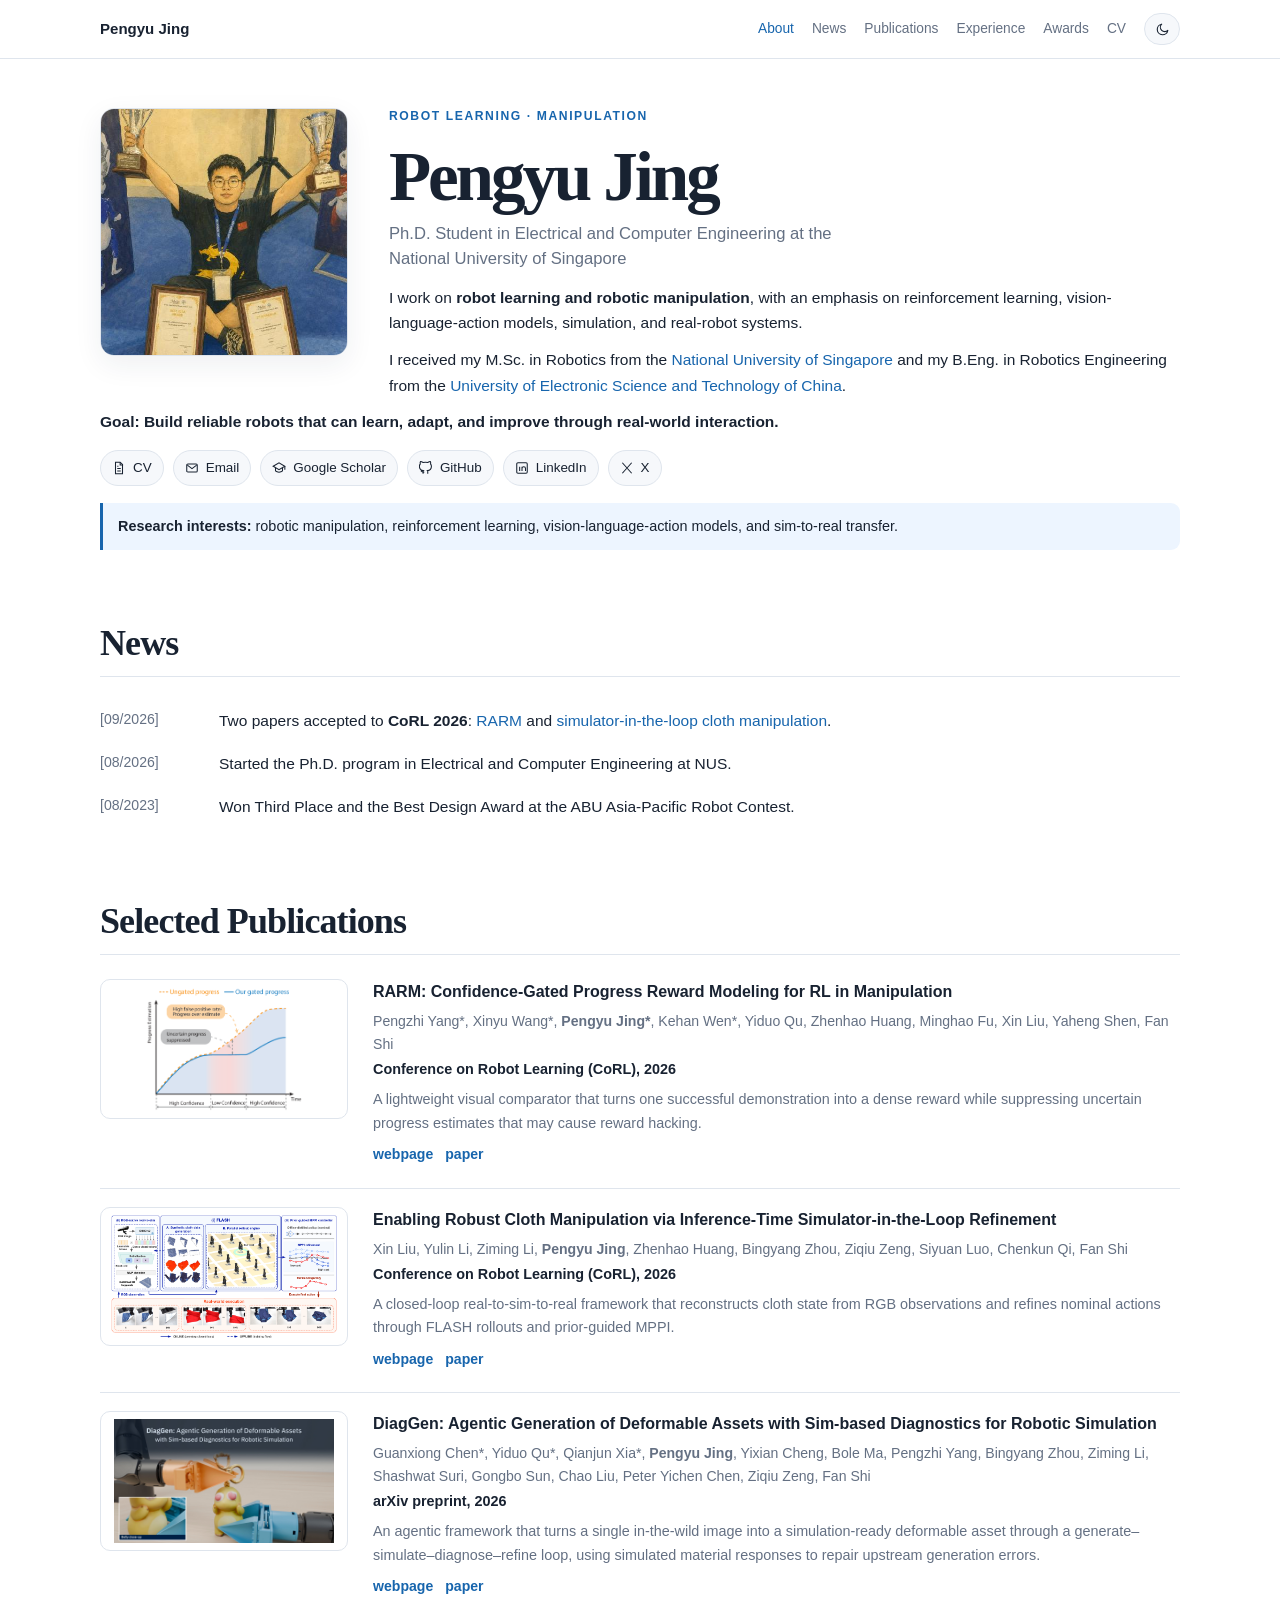
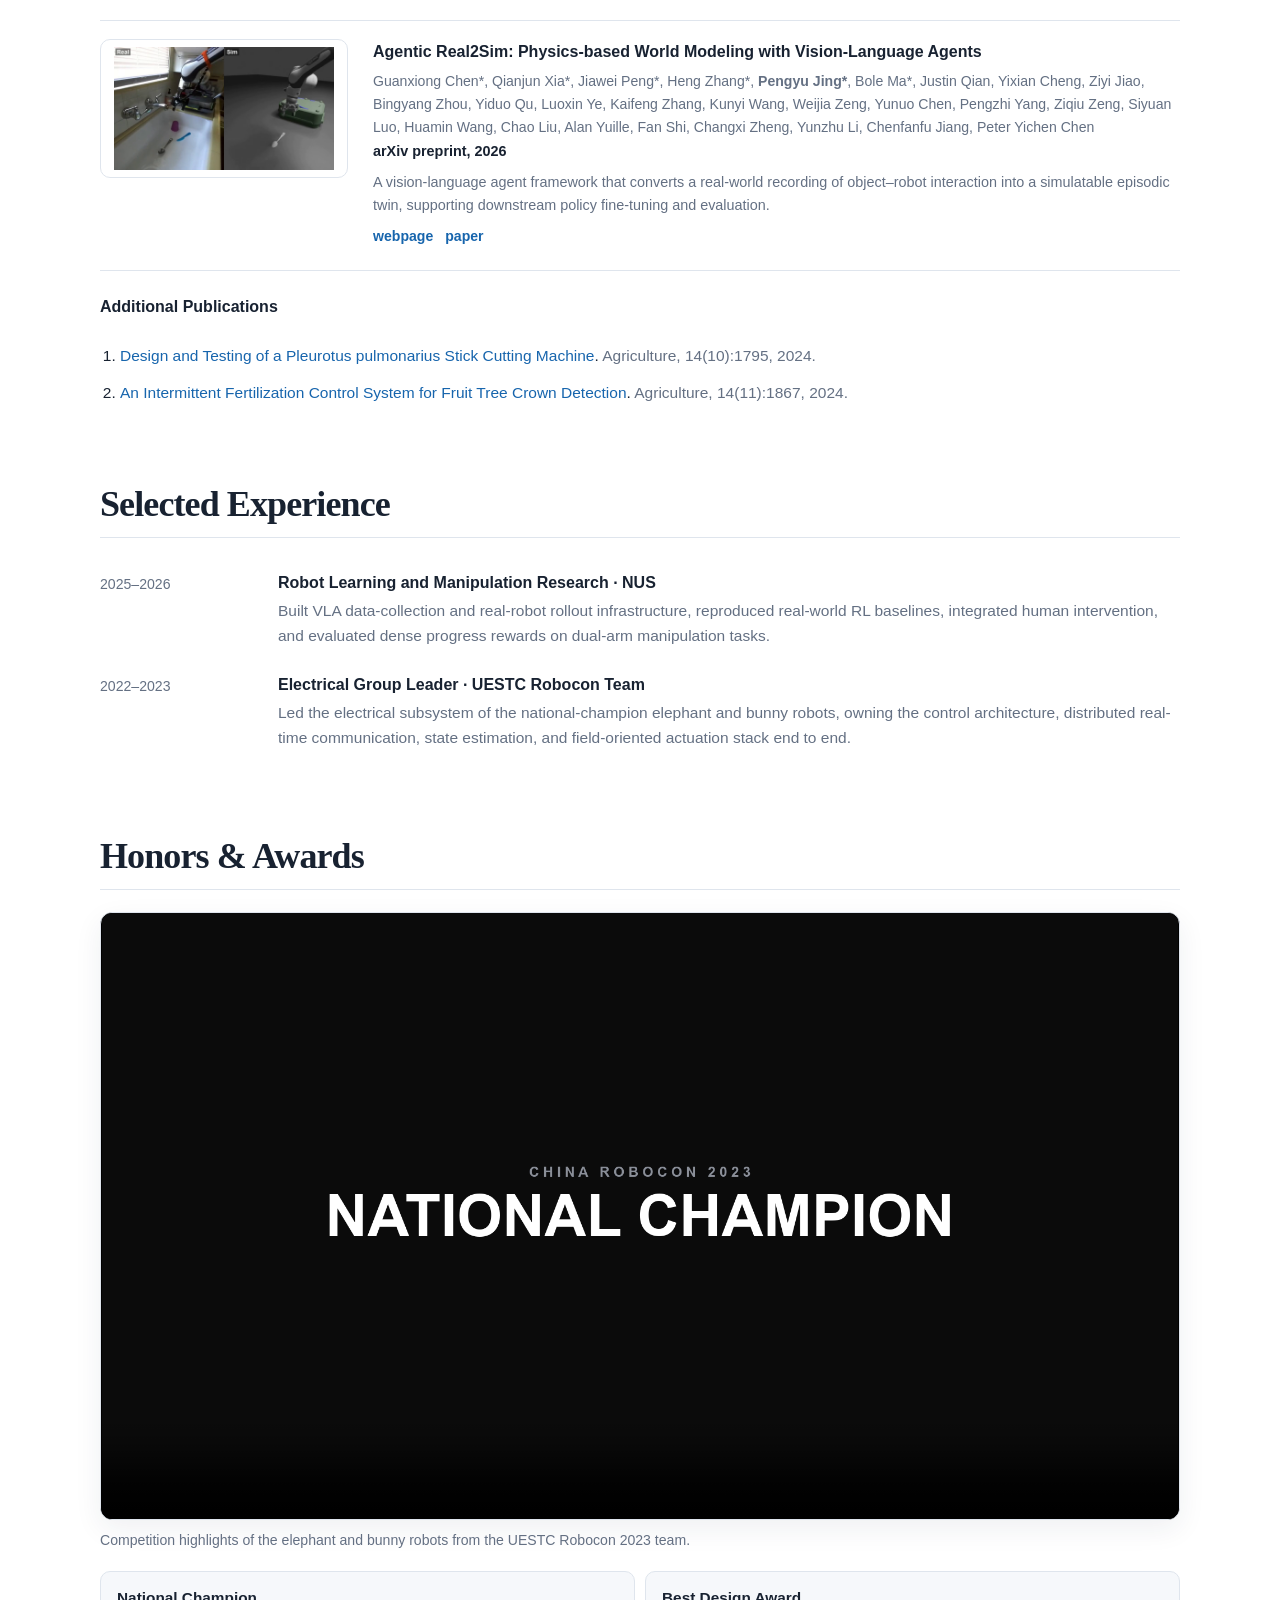
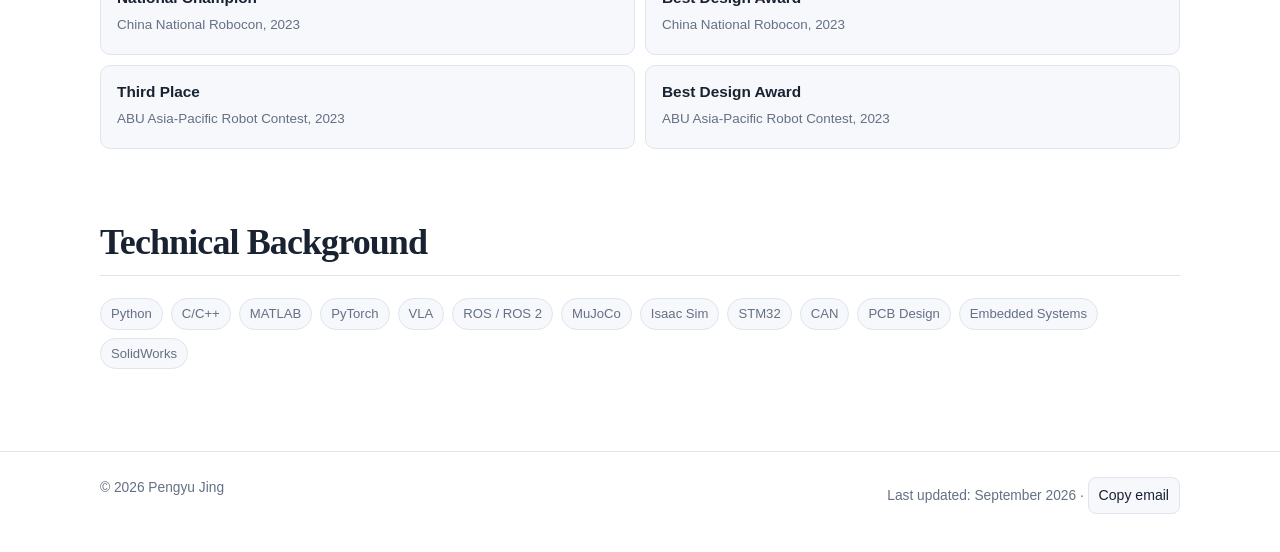
==== commit 49437141: "Draw the theme toggle as SVG instead of a text glyph The nav bar measured perfectly centred: header," ====
--- a/index.html
+++ b/index.html
@@ -59,7 +59,7 @@
       <a href="#experience">Experience</a>
       <a href="#awards">Awards</a>
       <a href="cv.html">CV</a>
-      <button class="theme-button" data-theme-toggle aria-label="Toggle theme">☾</button>
+      <button class="theme-button" data-theme-toggle aria-label="Toggle theme"><svg viewBox="0 0 24 24" width="15" height="15" fill="none" stroke="currentColor" stroke-width="1.8" stroke-linecap="round" stroke-linejoin="round" aria-hidden="true"><path d="M20.5 13.3A8.5 8.5 0 1 1 10.7 3.5a6.6 6.6 0 0 0 9.8 9.8Z"/></svg></button>
     </div>
   </nav>
 </header>
--- a/assets/style.css
+++ b/assets/style.css
@@ -76,6 +76,9 @@
 .nav-links a.active { color: var(--accent); text-decoration: none; }
 
 .theme-button {
+  display: inline-flex;
+  align-items: center;
+  justify-content: center;
   width: 36px;
   height: 32px;
   padding: 0;
@@ -269,7 +272,6 @@
 /* CV page */
 .cv-header { display: flex; align-items: flex-start; justify-content: space-between; gap: 18px; flex-wrap: wrap; margin: 4px 0 0; }
 .cv-header > div:first-child { flex: 1 1 260px; min-width: 0; }
-main > .cv-header + section { margin-top: 36px; }
 .cv-header p { margin: 6px 0 0; color: var(--muted); }
 .cv-actions { display: flex; gap: 9px; flex-wrap: wrap; flex-shrink: 0; margin-top: 6px; }
 .button {
@@ -286,13 +288,15 @@
   font-size: 0.88rem;
 }
 .button:hover { border-color: var(--accent); color: var(--accent); text-decoration: none; }
-.cv-section { margin-top: 40px; }
+/* beats main > section:not(.hero)'s 72px, which was overriding the intended 40px */
+main > section.cv-section { margin-top: 40px; }
+main > .cv-header + section.cv-section { margin-top: 30px; }
 .cv-entry { margin: 0 0 18px; }
 .cv-entry-head { display: flex; align-items: baseline; justify-content: space-between; gap: 16px; }
 .cv-entry-head strong { font-size: 1rem; }
 .cv-entry-head span { color: var(--muted); white-space: nowrap; font-size: 0.88rem; }
 .cv-entry em { color: var(--muted); }
-.cv-entry ul { margin: 7px 0 0; padding-left: 1.25rem; }
+.cv-entry ul { margin: 7px 0 0; padding-left: 1rem; }
 .cv-entry li { margin: 3px 0; }
 
 .site-footer {
@@ -330,10 +334,10 @@
 @media (max-width: 520px) {
   .container { width: min(calc(100% - 36px), var(--max-width)); }
   .brand { display: none; }
-  .nav { position: relative; justify-content: flex-start; padding-right: 40px; }
+  .nav { position: relative; justify-content: flex-start; align-items: center; min-height: 46px; padding: 8px 40px 8px 0; }
   .nav-links { width: 100%; justify-content: flex-start; gap: 6px 9px; }
   .nav-links a { font-size: 0.77rem; }
-  .theme-button { position: absolute; right: 0; top: 9px; width: 31px; height: 27px; }
+  .theme-button { position: absolute; right: 0; top: 50%; transform: translateY(-50%); width: 31px; height: 27px; }
   main { padding: 26px 0 48px; }
   main > section:not(.hero) { margin-top: 44px; }
   h2 { margin-bottom: 18px; }
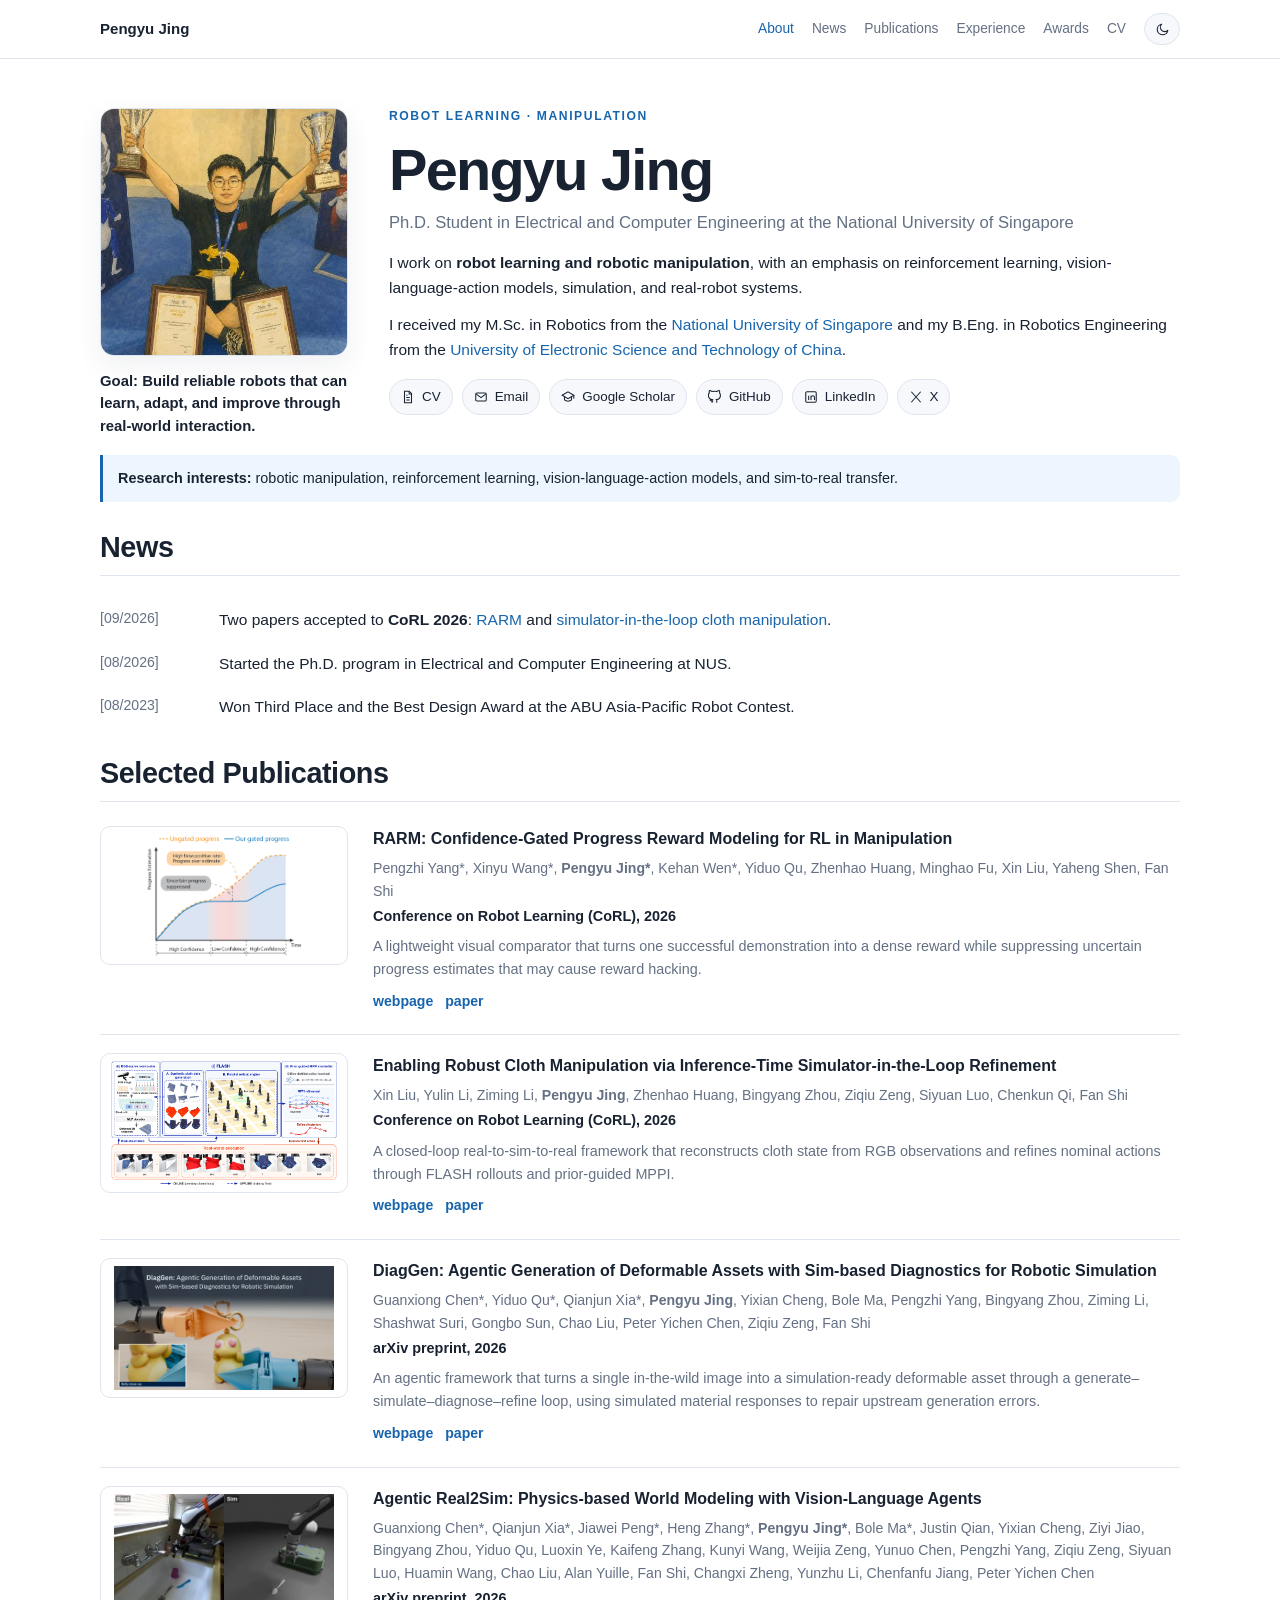
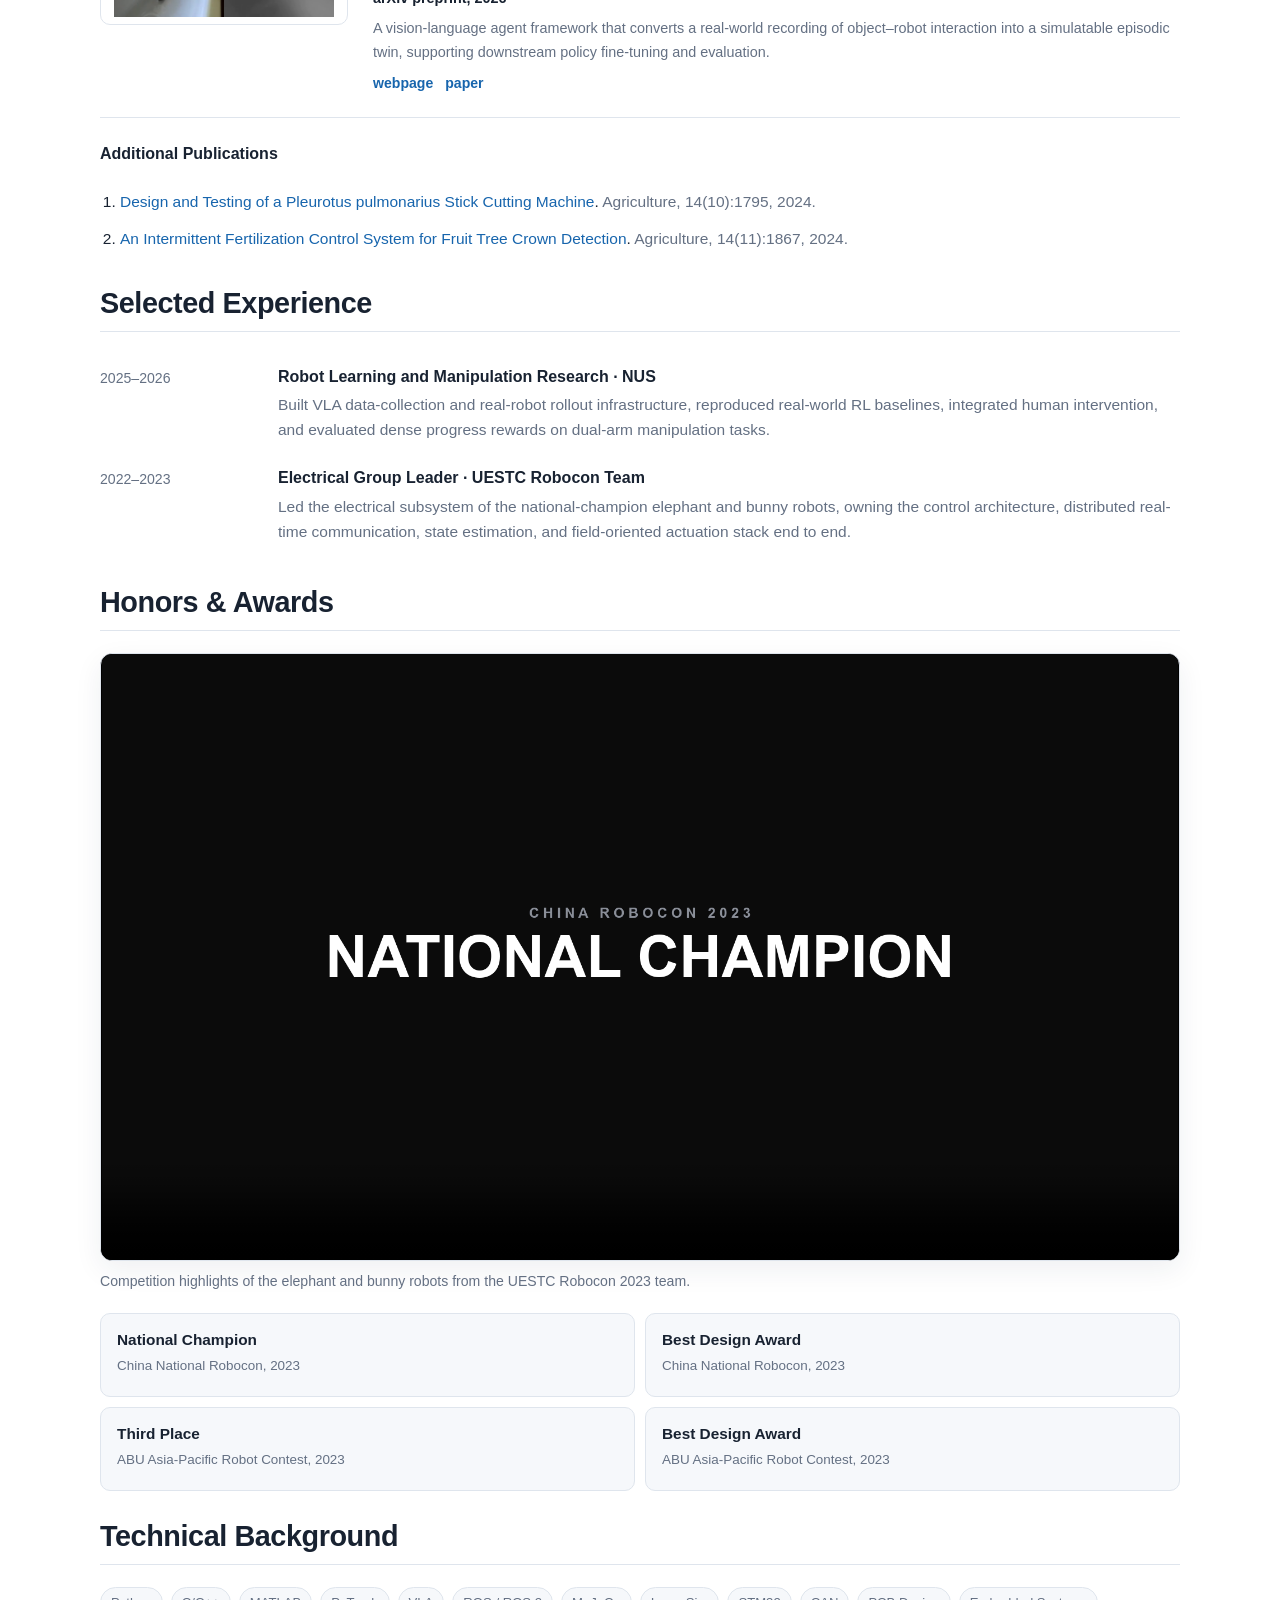
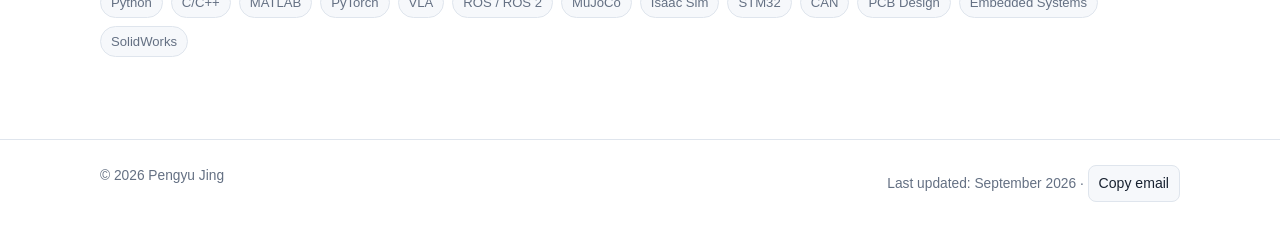
==== commit 56510b2b: "Move the goal line under the portrait It fills the empty column beneath the photo that the float lef" ====
--- a/index.html
+++ b/index.html
@@ -68,6 +68,7 @@
   <section id="about" class="hero">
     <div class="profile-column">
       <img class="profile-photo" src="assets/profile.jpg" alt="Portrait of Pengyu Jing holding robotics competition trophies">
+      <p class="highlight-line">Goal: Build reliable robots that can learn, adapt, and improve through real-world interaction.</p>
     </div>
     <div class="hero-content">
       <p class="eyebrow">Robot Learning · Manipulation</p>
@@ -76,8 +77,6 @@
 
       <p>I work on <strong>robot learning and robotic manipulation</strong>, with an emphasis on reinforcement learning, vision-language-action models, simulation, and real-robot systems.</p>
       <p>I received my M.Sc. in Robotics from the <a href="https://www.nus.edu.sg/" target="_blank" rel="noreferrer">National University of Singapore</a> and my B.Eng. in Robotics Engineering from the <a href="https://en.uestc.edu.cn/" target="_blank" rel="noreferrer">University of Electronic Science and Technology of China</a>.</p>
-      <p class="highlight-line">Goal: Build reliable robots that can learn, adapt, and improve through real-world interaction.</p>
-
       <div class="link-row" aria-label="Profile links">
         <a class="link-pill" href="cv.html">
           <svg aria-hidden="true" viewBox="0 0 24 24" fill="none" stroke="currentColor" stroke-width="1.8"><path d="M6 2h8l4 4v16H6z"/><path d="M14 2v5h5M9 13h6M9 17h6M9 9h2"/></svg>
--- a/assets/style.css
+++ b/assets/style.css
@@ -93,7 +93,7 @@
 
 main { padding: 48px 0 82px; }
 section { scroll-margin-top: 78px; }
-main > section:not(.hero) { margin-top: 72px; }
+main > section:not(.hero) { margin-top: 28px; }
 
 /* Hero: the portrait floats beside the introduction so later content can naturally
    use the space beneath it instead of leaving an empty left column. */
@@ -132,25 +132,22 @@
 
 h1, h2, h3 { color: var(--text); line-height: 1.22; }
 h1 {
-  margin: 0 0 3px;
-  font-family: Georgia, "Times New Roman", serif;
-  font-size: clamp(3rem, 5.4vw, 4.35rem);
-  letter-spacing: -0.045em;
-  font-weight: 600;
+  margin: 0 0 6px;
+  font-size: clamp(2.6rem, 4.6vw, 3.6rem);
+  letter-spacing: -0.03em;
+  font-weight: 750;
 }
 h2 {
   margin: 0 0 22px;
   padding: 0 0 10px;
   border-bottom: 1px solid var(--line);
-  font-family: Georgia, "Times New Roman", serif;
-  font-size: clamp(1.85rem, 3vw, 2.25rem);
-  letter-spacing: -0.025em;
-  font-weight: 600;
+  font-size: clamp(1.5rem, 2.4vw, 1.8rem);
+  letter-spacing: -0.015em;
+  font-weight: 720;
 }
 h3 { margin: 0 0 6px; font-size: 1rem; }
 
 .hero-role {
-  max-width: 760px;
   margin: 0 0 14px;
   color: var(--muted);
   font-size: 1.04rem;
@@ -158,6 +155,7 @@
 }
 .hero p:not(.eyebrow):not(.hero-role):not(.highlight-line) { margin: 0 0 12px; }
 .highlight-line { margin: 3px 0 0; font-weight: 760; line-height: 1.5; }
+.profile-column .highlight-line { margin: 14px 0 0; font-size: 0.93rem; }
 
 .link-row { display: flex; flex-wrap: wrap; gap: 9px; margin-top: 17px; }
 .link-pill {
@@ -289,8 +287,8 @@
 }
 .button:hover { border-color: var(--accent); color: var(--accent); text-decoration: none; }
 /* beats main > section:not(.hero)'s 72px, which was overriding the intended 40px */
-main > section.cv-section { margin-top: 40px; }
-main > .cv-header + section.cv-section { margin-top: 30px; }
+main > section.cv-section { margin-top: 24px; }
+main > .cv-header + section.cv-section { margin-top: 20px; }
 .cv-entry { margin: 0 0 18px; }
 .cv-entry-head { display: flex; align-items: baseline; justify-content: space-between; gap: 16px; }
 .cv-entry-head strong { font-size: 1rem; }
@@ -310,7 +308,7 @@
 @media (max-width: 820px) {
   .container { width: min(calc(100% - 36px), var(--max-width)); }
   .profile-column { width: 190px; margin-right: 25px; }
-  h1 { font-size: clamp(2.65rem, 7vw, 3.45rem); }
+  h1 { font-size: clamp(2.4rem, 6.4vw, 3.1rem); }
   .publication { grid-template-columns: 220px minmax(0, 1fr); gap: 20px; }
   .pub-image { width: 220px; }
 }
@@ -328,7 +326,10 @@
   .profile-photo { border-radius: 13px; }
   .publication { grid-template-columns: 1fr; }
   .pub-image { width: 100%; }
-  .timeline-item { grid-template-columns: 1fr; gap: 2px; }
+  .timeline-item { display: block; }
+  .timeline-date { display: inline; margin-right: 8px; }
+  .timeline-copy, .timeline-copy h3 { display: inline; }
+  .timeline-copy p { display: block; }
 }
 
 @media (max-width: 520px) {
@@ -339,12 +340,13 @@
   .nav-links a { font-size: 0.77rem; }
   .theme-button { position: absolute; right: 0; top: 50%; transform: translateY(-50%); width: 31px; height: 27px; }
   main { padding: 26px 0 48px; }
-  main > section:not(.hero) { margin-top: 44px; }
+  main > section:not(.hero) { margin-top: 24px; }
   h2 { margin-bottom: 18px; }
   .profile-column { width: min(70vw, 250px); }
-  h1 { font-size: clamp(2.5rem, 13vw, 3.2rem); }
+  h1 { font-size: clamp(2.2rem, 11vw, 2.8rem); }
   .hero-role { font-size: 0.98rem; }
-  .news-list li { grid-template-columns: 1fr; gap: 2px; padding: 8px 0; }
+  .news-list li { display: block; padding: 8px 0; }
+  .news-date { margin-right: 8px; }
   .awards-grid { grid-template-columns: 1fr; gap: 8px; }
   .award { min-height: 0; padding: 12px 14px; }
 }
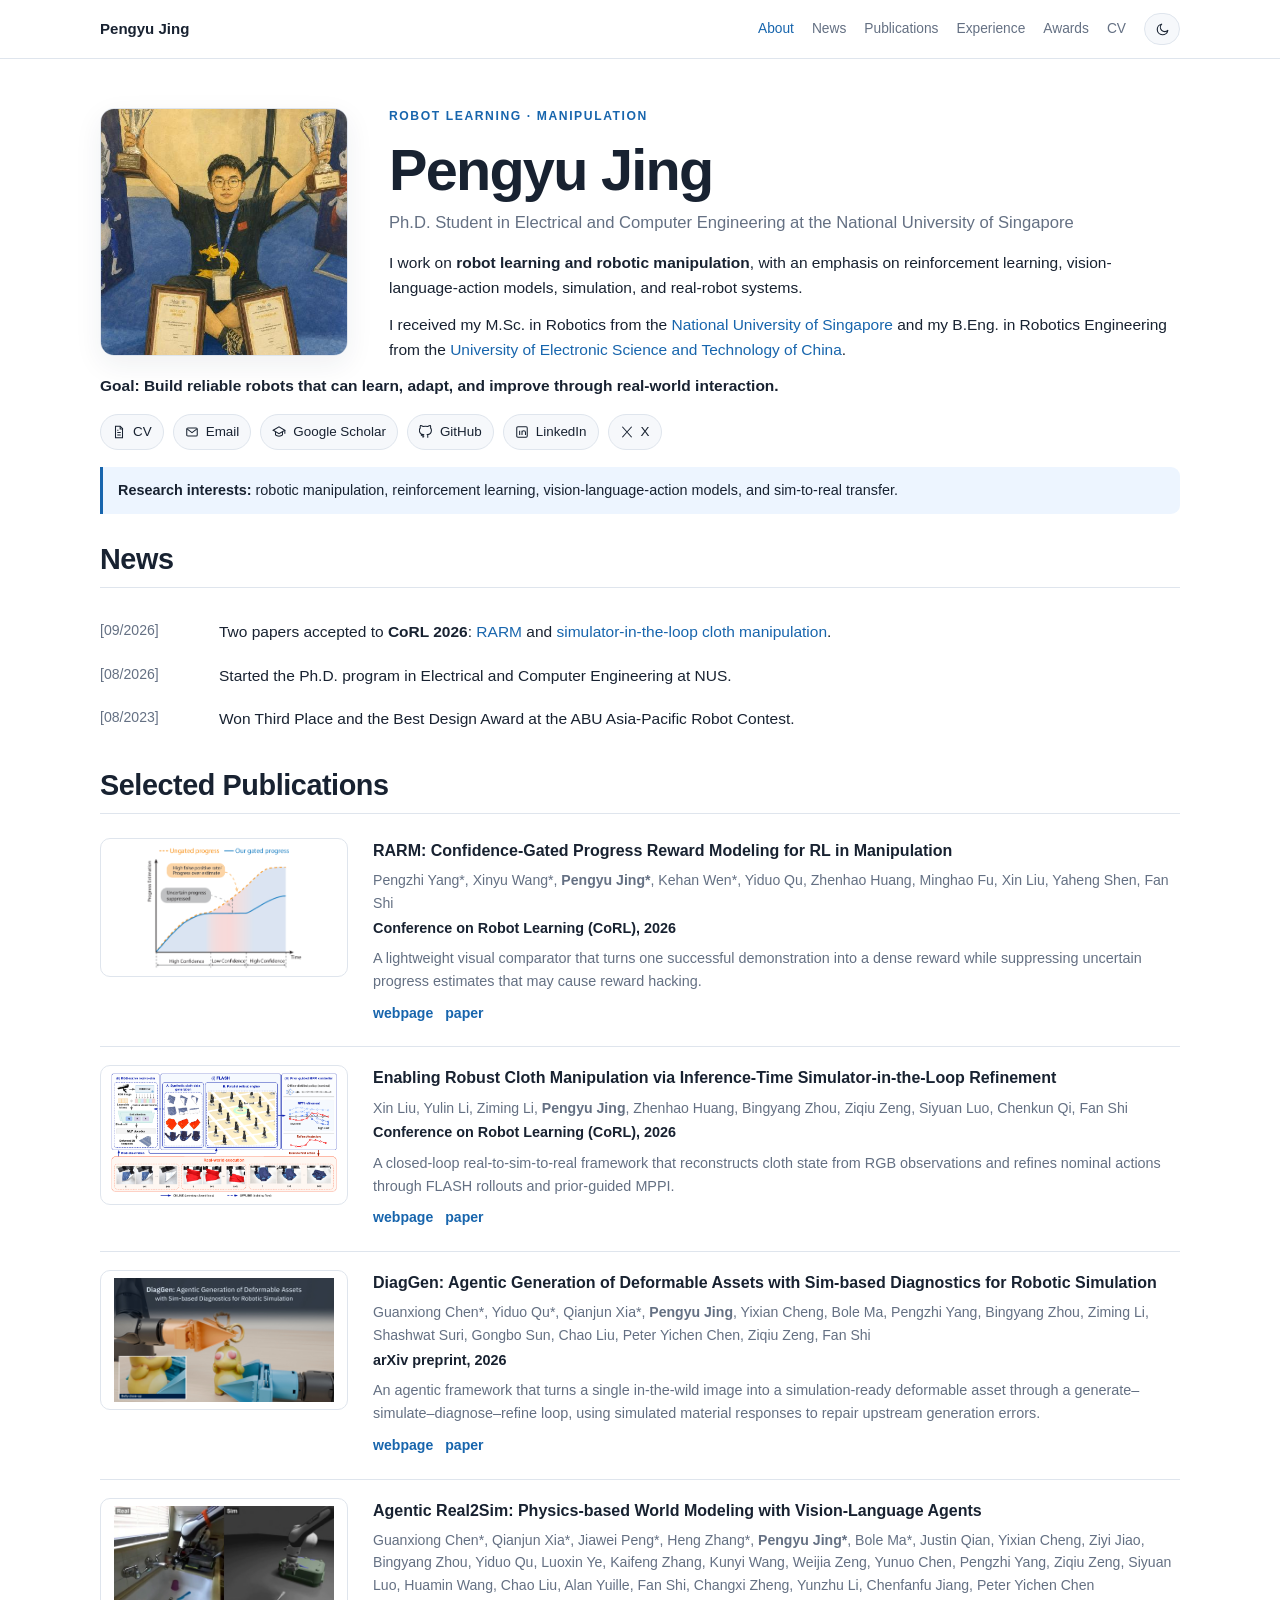
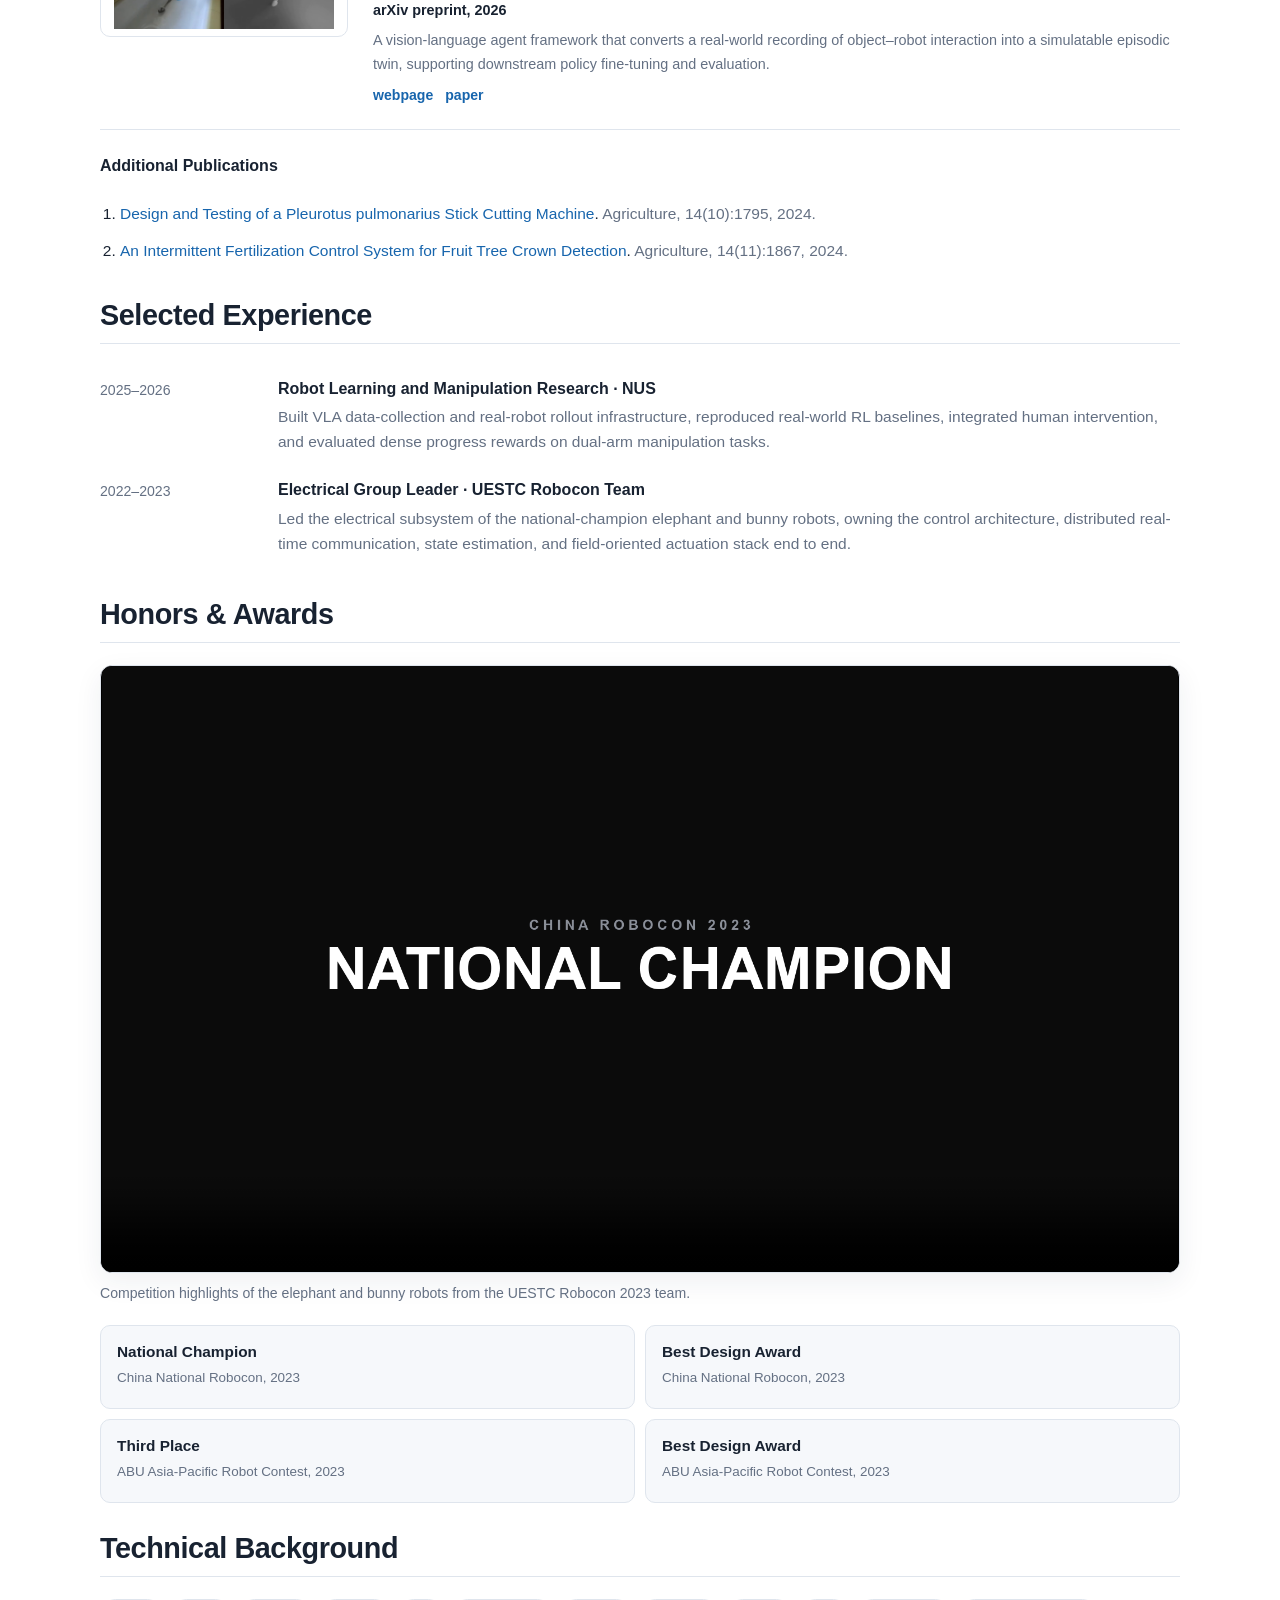
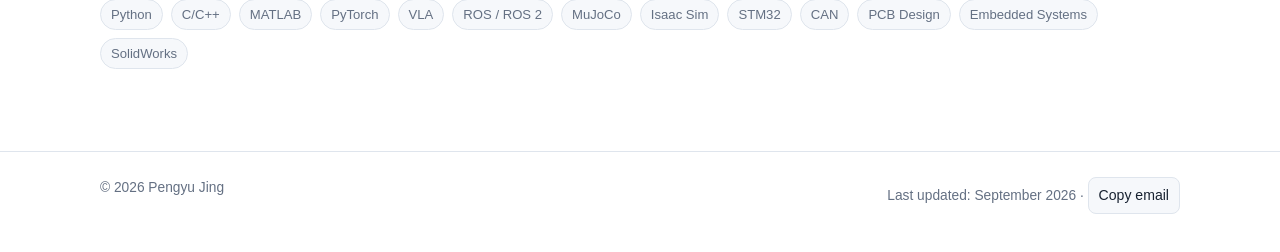
==== commit 1abf3e54: "Drop the goal line below the portrait instead of beside it Clearing the float moves it to the full c" ====
--- a/index.html
+++ b/index.html
@@ -68,7 +68,6 @@
   <section id="about" class="hero">
     <div class="profile-column">
       <img class="profile-photo" src="assets/profile.jpg" alt="Portrait of Pengyu Jing holding robotics competition trophies">
-      <p class="highlight-line">Goal: Build reliable robots that can learn, adapt, and improve through real-world interaction.</p>
     </div>
     <div class="hero-content">
       <p class="eyebrow">Robot Learning · Manipulation</p>
@@ -77,6 +76,8 @@
 
       <p>I work on <strong>robot learning and robotic manipulation</strong>, with an emphasis on reinforcement learning, vision-language-action models, simulation, and real-robot systems.</p>
       <p>I received my M.Sc. in Robotics from the <a href="https://www.nus.edu.sg/" target="_blank" rel="noreferrer">National University of Singapore</a> and my B.Eng. in Robotics Engineering from the <a href="https://en.uestc.edu.cn/" target="_blank" rel="noreferrer">University of Electronic Science and Technology of China</a>.</p>
+      <p class="highlight-line">Goal: Build reliable robots that can learn, adapt, and improve through real-world interaction.</p>
+
       <div class="link-row" aria-label="Profile links">
         <a class="link-pill" href="cv.html">
           <svg aria-hidden="true" viewBox="0 0 24 24" fill="none" stroke="currentColor" stroke-width="1.8"><path d="M6 2h8l4 4v16H6z"/><path d="M14 2v5h5M9 13h6M9 17h6M9 9h2"/></svg>
--- a/assets/style.css
+++ b/assets/style.css
@@ -154,8 +154,7 @@
   line-height: 1.48;
 }
 .hero p:not(.eyebrow):not(.hero-role):not(.highlight-line) { margin: 0 0 12px; }
-.highlight-line { margin: 3px 0 0; font-weight: 760; line-height: 1.5; }
-.profile-column .highlight-line { margin: 14px 0 0; font-size: 0.93rem; }
+.highlight-line { clear: left; margin: 3px 0 0; font-weight: 760; line-height: 1.5; }
 
 .link-row { display: flex; flex-wrap: wrap; gap: 9px; margin-top: 17px; }
 .link-pill {
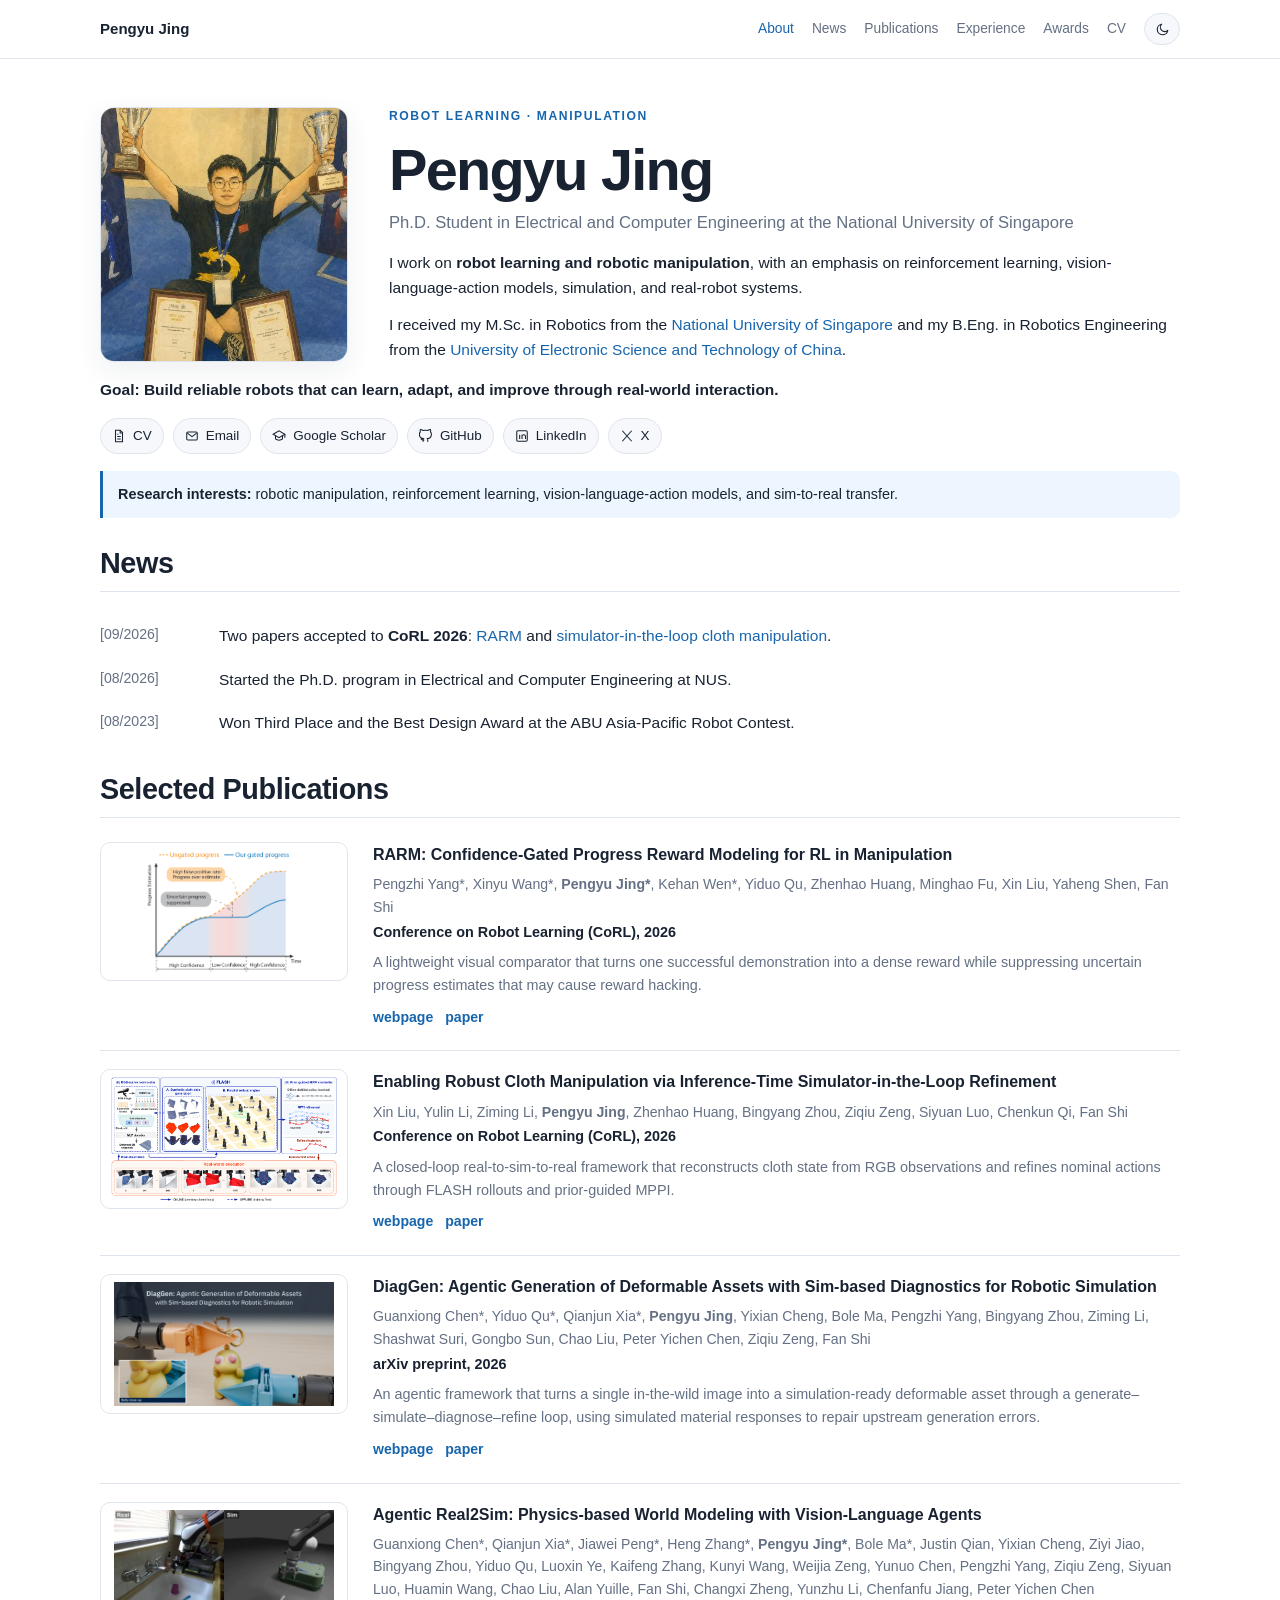
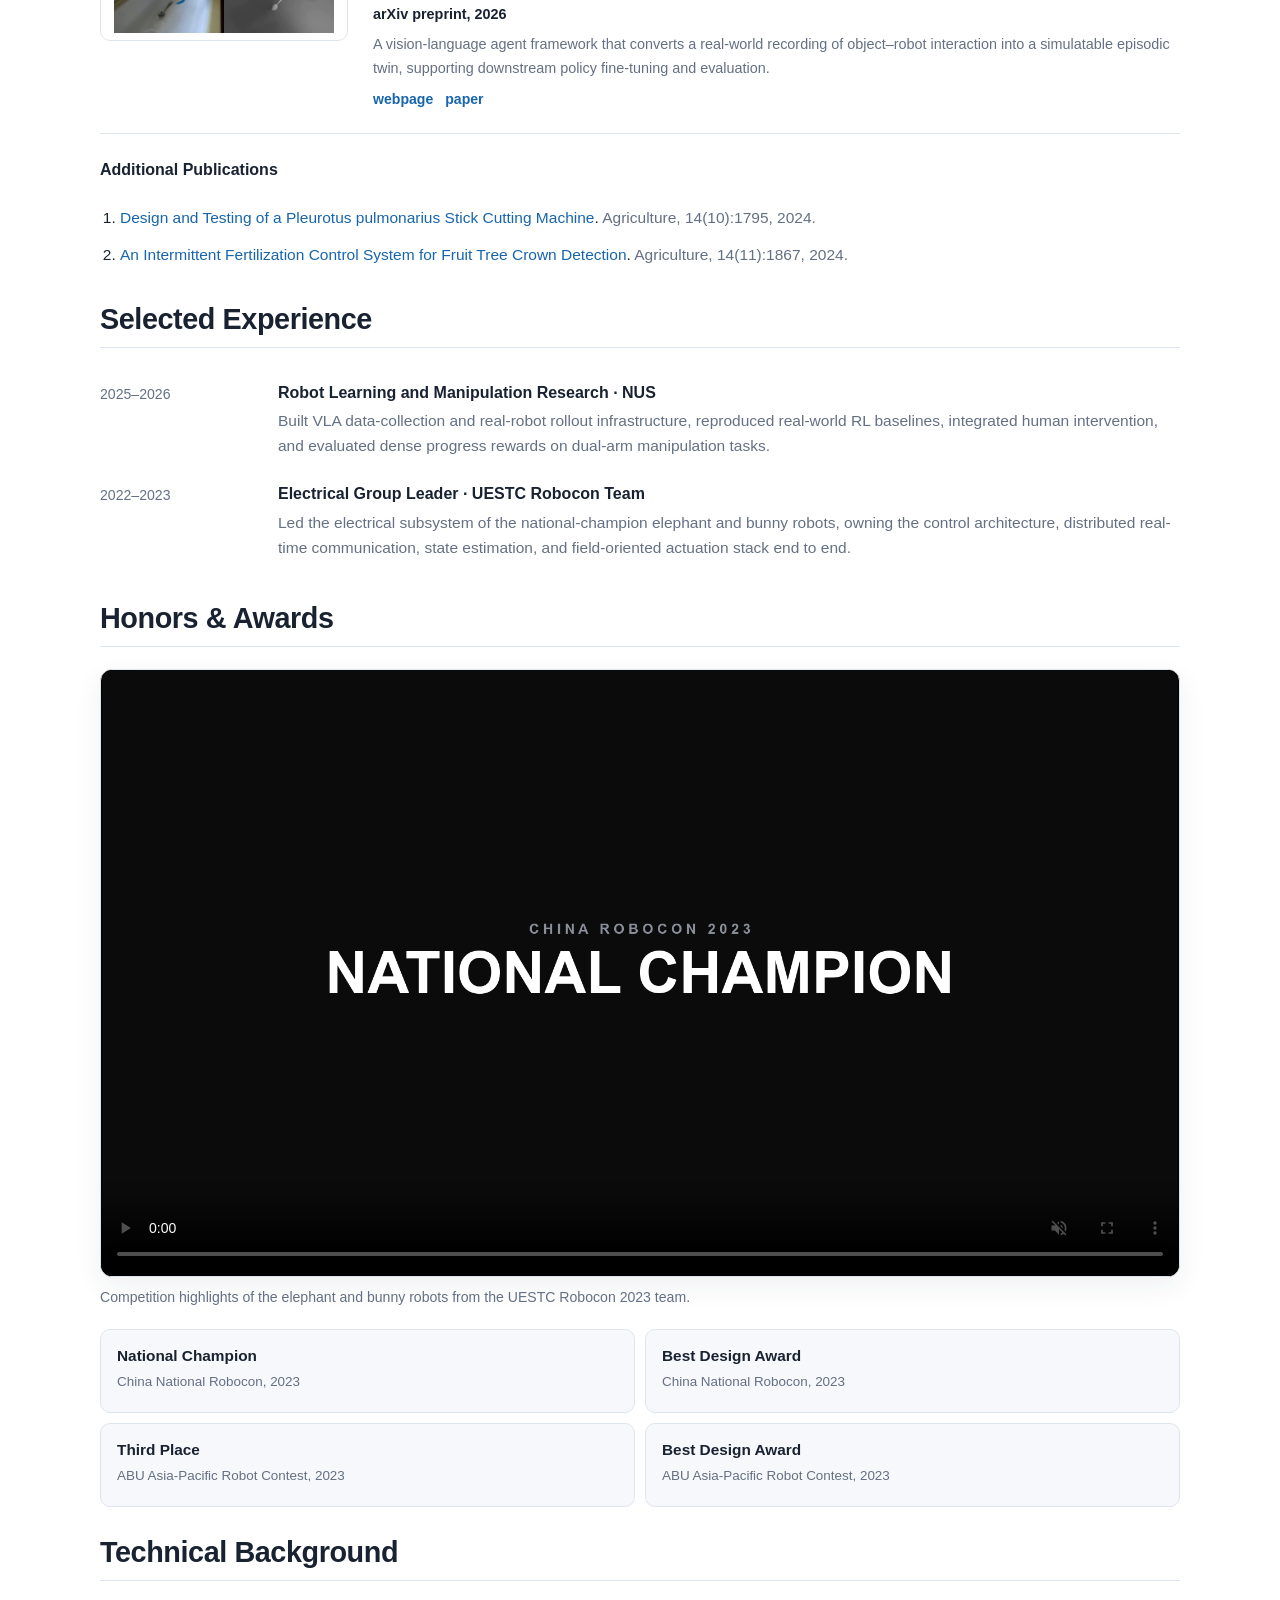
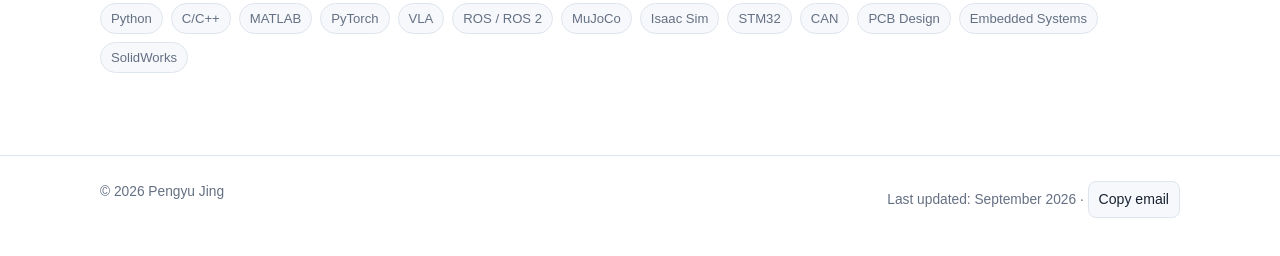
==== commit 05c0e57f: "Align portrait with intro text and shrink phone typography Put the portrait and intro paragraphs in " ====
--- a/index.html
+++ b/index.html
@@ -66,47 +66,50 @@
 
 <main class="container">
   <section id="about" class="hero">
-    <div class="profile-column">
-      <img class="profile-photo" src="assets/profile.jpg" alt="Portrait of Pengyu Jing holding robotics competition trophies">
-    </div>
-    <div class="hero-content">
-      <p class="eyebrow">Robot Learning · Manipulation</p>
-      <h1>Pengyu Jing</h1>
-      <p class="hero-role">Ph.D. Student in Electrical and Computer Engineering at the National University of Singapore</p>
-
-      <p>I work on <strong>robot learning and robotic manipulation</strong>, with an emphasis on reinforcement learning, vision-language-action models, simulation, and real-robot systems.</p>
-      <p>I received my M.Sc. in Robotics from the <a href="https://www.nus.edu.sg/" target="_blank" rel="noreferrer">National University of Singapore</a> and my B.Eng. in Robotics Engineering from the <a href="https://en.uestc.edu.cn/" target="_blank" rel="noreferrer">University of Electronic Science and Technology of China</a>.</p>
-      <p class="highlight-line">Goal: Build reliable robots that can learn, adapt, and improve through real-world interaction.</p>
-
-      <div class="link-row" aria-label="Profile links">
-        <a class="link-pill" href="cv.html">
-          <svg aria-hidden="true" viewBox="0 0 24 24" fill="none" stroke="currentColor" stroke-width="1.8"><path d="M6 2h8l4 4v16H6z"/><path d="M14 2v5h5M9 13h6M9 17h6M9 9h2"/></svg>
-          CV
-        </a>
-        <a class="link-pill" href="mailto:jingpengyu22@gmail.com">
-          <svg aria-hidden="true" viewBox="0 0 24 24" fill="none" stroke="currentColor" stroke-width="1.8"><rect x="3" y="5" width="18" height="14" rx="2"/><path d="m4 7 8 6 8-6"/></svg>
-          Email
-        </a>
-        <a class="link-pill" href="https://scholar.google.com/citations?hl=zh-CN&amp;user=y0yKWaYAAAAJ&amp;view_op=list_works" target="_blank" rel="noreferrer">
-          <svg aria-hidden="true" viewBox="0 0 24 24" fill="none" stroke="currentColor" stroke-width="1.8"><path d="m2 9 10-6 10 6-10 6z"/><path d="M6 12v5c3 3 9 3 12 0v-5M22 9v6"/></svg>
-          Google Scholar
-        </a>
-        <a class="link-pill" href="https://github.com/pengyu-jing" target="_blank" rel="noreferrer">
-          <svg aria-hidden="true" viewBox="0 0 24 24" fill="none" stroke="currentColor" stroke-width="1.8"><path d="M9 19c-4 1.5-4-2-6-2.5M15 22v-3.5c0-1 .1-1.5-.5-2 3.3-.4 6.8-1.6 6.8-7.5A5.9 5.9 0 0 0 19.7 5c.2-.4.7-1.9-.2-4 0 0-1.3-.4-4.5 1.6a15.3 15.3 0 0 0-8 0C3.8.6 2.5 1 2.5 1c-.9 2.1-.4 3.6-.2 4A5.9 5.9 0 0 0 .7 9c0 5.9 3.5 7.1 6.8 7.5-.5.4-.6 1.1-.5 2V22"/></svg>
-          GitHub
-        </a>
-        <a class="link-pill" href="https://www.linkedin.com/in/pengyu-jing-63a065399/" target="_blank" rel="noreferrer">
-          <svg aria-hidden="true" viewBox="0 0 24 24" fill="none" stroke="currentColor" stroke-width="1.8"><rect x="3" y="3" width="18" height="18" rx="2"/><path d="M8 10v7M8 7v.01M12 17v-4a3 3 0 0 1 6 0v4M12 10v7"/></svg>
-          LinkedIn
-        </a>
-        <a class="link-pill" href="https://x.com/jingpengyu22" target="_blank" rel="noreferrer">
-          <svg aria-hidden="true" viewBox="0 0 24 24" fill="none" stroke="currentColor" stroke-width="1.8"><path d="M4 3l16 18M20 3 4 21"/></svg>
-          X
-        </a>
-      </div>
-
-      <div class="callout"><strong>Research interests:</strong> robotic manipulation, reinforcement learning, vision-language-action models, and sim-to-real transfer.</div>
-    </div>
+    <div class="hero-top">
+      <div class="profile-column">
+        <img class="profile-photo" src="assets/profile.jpg" alt="Portrait of Pengyu Jing holding robotics competition trophies">
+      </div>
+      <div class="hero-content">
+        <p class="eyebrow">Robot Learning · Manipulation</p>
+        <h1>Pengyu Jing</h1>
+        <p class="hero-role">Ph.D. Student in Electrical and Computer Engineering at the National University of Singapore</p>
+
+        <p>I work on <strong>robot learning and robotic manipulation</strong>, with an emphasis on reinforcement learning, vision-language-action models, simulation, and real-robot systems.</p>
+        <p>I received my M.Sc. in Robotics from the <a href="https://www.nus.edu.sg/" target="_blank" rel="noreferrer">National University of Singapore</a> and my B.Eng. in Robotics Engineering from the <a href="https://en.uestc.edu.cn/" target="_blank" rel="noreferrer">University of Electronic Science and Technology of China</a>.</p>
+      </div>
+    </div>
+
+    <p class="highlight-line">Goal: Build reliable robots that can learn, adapt, and improve through real-world interaction.</p>
+
+    <div class="link-row" aria-label="Profile links">
+      <a class="link-pill" href="cv.html">
+        <svg aria-hidden="true" viewBox="0 0 24 24" fill="none" stroke="currentColor" stroke-width="1.8"><path d="M6 2h8l4 4v16H6z"/><path d="M14 2v5h5M9 13h6M9 17h6M9 9h2"/></svg>
+        CV
+      </a>
+      <a class="link-pill" href="mailto:jingpengyu22@gmail.com">
+        <svg aria-hidden="true" viewBox="0 0 24 24" fill="none" stroke="currentColor" stroke-width="1.8"><rect x="3" y="5" width="18" height="14" rx="2"/><path d="m4 7 8 6 8-6"/></svg>
+        Email
+      </a>
+      <a class="link-pill" href="https://scholar.google.com/citations?hl=zh-CN&amp;user=y0yKWaYAAAAJ&amp;view_op=list_works" target="_blank" rel="noreferrer">
+        <svg aria-hidden="true" viewBox="0 0 24 24" fill="none" stroke="currentColor" stroke-width="1.8"><path d="m2 9 10-6 10 6-10 6z"/><path d="M6 12v5c3 3 9 3 12 0v-5M22 9v6"/></svg>
+        Google Scholar
+      </a>
+      <a class="link-pill" href="https://github.com/pengyu-jing" target="_blank" rel="noreferrer">
+        <svg aria-hidden="true" viewBox="0 0 24 24" fill="none" stroke="currentColor" stroke-width="1.8"><path d="M9 19c-4 1.5-4-2-6-2.5M15 22v-3.5c0-1 .1-1.5-.5-2 3.3-.4 6.8-1.6 6.8-7.5A5.9 5.9 0 0 0 19.7 5c.2-.4.7-1.9-.2-4 0 0-1.3-.4-4.5 1.6a15.3 15.3 0 0 0-8 0C3.8.6 2.5 1 2.5 1c-.9 2.1-.4 3.6-.2 4A5.9 5.9 0 0 0 .7 9c0 5.9 3.5 7.1 6.8 7.5-.5.4-.6 1.1-.5 2V22"/></svg>
+        GitHub
+      </a>
+      <a class="link-pill" href="https://www.linkedin.com/in/pengyu-jing-63a065399/" target="_blank" rel="noreferrer">
+        <svg aria-hidden="true" viewBox="0 0 24 24" fill="none" stroke="currentColor" stroke-width="1.8"><rect x="3" y="3" width="18" height="18" rx="2"/><path d="M8 10v7M8 7v.01M12 17v-4a3 3 0 0 1 6 0v4M12 10v7"/></svg>
+        LinkedIn
+      </a>
+      <a class="link-pill" href="https://x.com/jingpengyu22" target="_blank" rel="noreferrer">
+        <svg aria-hidden="true" viewBox="0 0 24 24" fill="none" stroke="currentColor" stroke-width="1.8"><path d="M4 3l16 18M20 3 4 21"/></svg>
+        X
+      </a>
+    </div>
+
+    <div class="callout"><strong>Research interests:</strong> robotic manipulation, reinforcement learning, vision-language-action models, and sim-to-real transfer.</div>
   </section>
 
   <section id="news">
--- a/assets/style.css
+++ b/assets/style.css
@@ -95,25 +95,31 @@
 section { scroll-margin-top: 78px; }
 main > section:not(.hero) { margin-top: 28px; }
 
-/* Hero: the portrait floats beside the introduction so later content can naturally
-   use the space beneath it instead of leaving an empty left column. */
-.hero {
-  display: flow-root;
+/* Hero: the portrait sits beside the introduction and stretches to the height of
+   that text, so both end on the same line at any width; the goal line, links and
+   research note then run full width beneath them. */
+.hero-top {
+  display: flex;
+  align-items: stretch;
+  gap: clamp(28px, 3.2vw, 42px);
+  margin-bottom: 16px;
 }
 
 .profile-column {
-  float: left;
-  width: clamp(218px, 23vw, 248px);
-  margin: 1px clamp(28px, 3.2vw, 42px) 18px 0;
+  position: relative;
+  flex: 0 0 clamp(218px, 23vw, 248px);
 }
 
 .hero-content {
+  flex: 1 1 auto;
   min-width: 0;
 }
 
 .profile-photo {
+  position: absolute;
+  inset: 0;
   width: 100%;
-  aspect-ratio: 1 / 1;
+  height: 100%;
   object-fit: cover;
   object-position: center center;
   border-radius: 14px;
@@ -153,8 +159,9 @@
   font-size: 1.04rem;
   line-height: 1.48;
 }
-.hero p:not(.eyebrow):not(.hero-role):not(.highlight-line) { margin: 0 0 12px; }
-.highlight-line { clear: left; margin: 3px 0 0; font-weight: 760; line-height: 1.5; }
+.hero-content p:not(.eyebrow):not(.hero-role) { margin: 0 0 12px; }
+.hero-content p:not(.eyebrow):not(.hero-role):last-child { margin-bottom: 0; }
+.highlight-line { margin: 0; font-weight: 760; line-height: 1.5; }
 
 .link-row { display: flex; flex-wrap: wrap; gap: 9px; margin-top: 17px; }
 .link-pill {
@@ -306,7 +313,8 @@
 
 @media (max-width: 820px) {
   .container { width: min(calc(100% - 36px), var(--max-width)); }
-  .profile-column { width: 190px; margin-right: 25px; }
+  .hero-top { gap: 25px; }
+  .profile-column { flex-basis: 190px; }
   h1 { font-size: clamp(2.4rem, 6.4vw, 3.1rem); }
   .publication { grid-template-columns: 220px minmax(0, 1fr); gap: 20px; }
   .pub-image { width: 220px; }
@@ -316,13 +324,12 @@
   .nav { padding: 10px 0; align-items: flex-start; }
   .nav-links { justify-content: flex-end; gap: 9px 13px; }
   main { padding: 30px 0 58px; }
-  .hero { display: block; }
+  .hero-top { display: block; }
   .profile-column {
-    float: none;
     width: min(72vw, 300px);
     margin: 0 auto 22px;
   }
-  .profile-photo { border-radius: 13px; }
+  .profile-photo { position: static; height: auto; aspect-ratio: 1 / 1; border-radius: 13px; }
   .publication { grid-template-columns: 1fr; }
   .pub-image { width: 100%; }
   .timeline-item { display: block; }
@@ -332,6 +339,9 @@
 }
 
 @media (max-width: 520px) {
+  /* Phones: scale the whole type ramp down a step (most sizes are in rem). */
+  html { font-size: 14px; }
+  body { font-size: 14px; }
   .container { width: min(calc(100% - 36px), var(--max-width)); }
   .brand { display: none; }
   .nav { position: relative; justify-content: flex-start; align-items: center; min-height: 46px; padding: 8px 40px 8px 0; }
@@ -342,8 +352,8 @@
   main > section:not(.hero) { margin-top: 24px; }
   h2 { margin-bottom: 18px; }
   .profile-column { width: min(70vw, 250px); }
-  h1 { font-size: clamp(2.2rem, 11vw, 2.8rem); }
-  .hero-role { font-size: 0.98rem; }
+  h1 { font-size: clamp(2.1rem, 10vw, 2.5rem); }
+  .hero-role { font-size: 1rem; }
   .news-list li { display: block; padding: 8px 0; }
   .news-date { margin-right: 8px; }
   .awards-grid { grid-template-columns: 1fr; gap: 8px; }
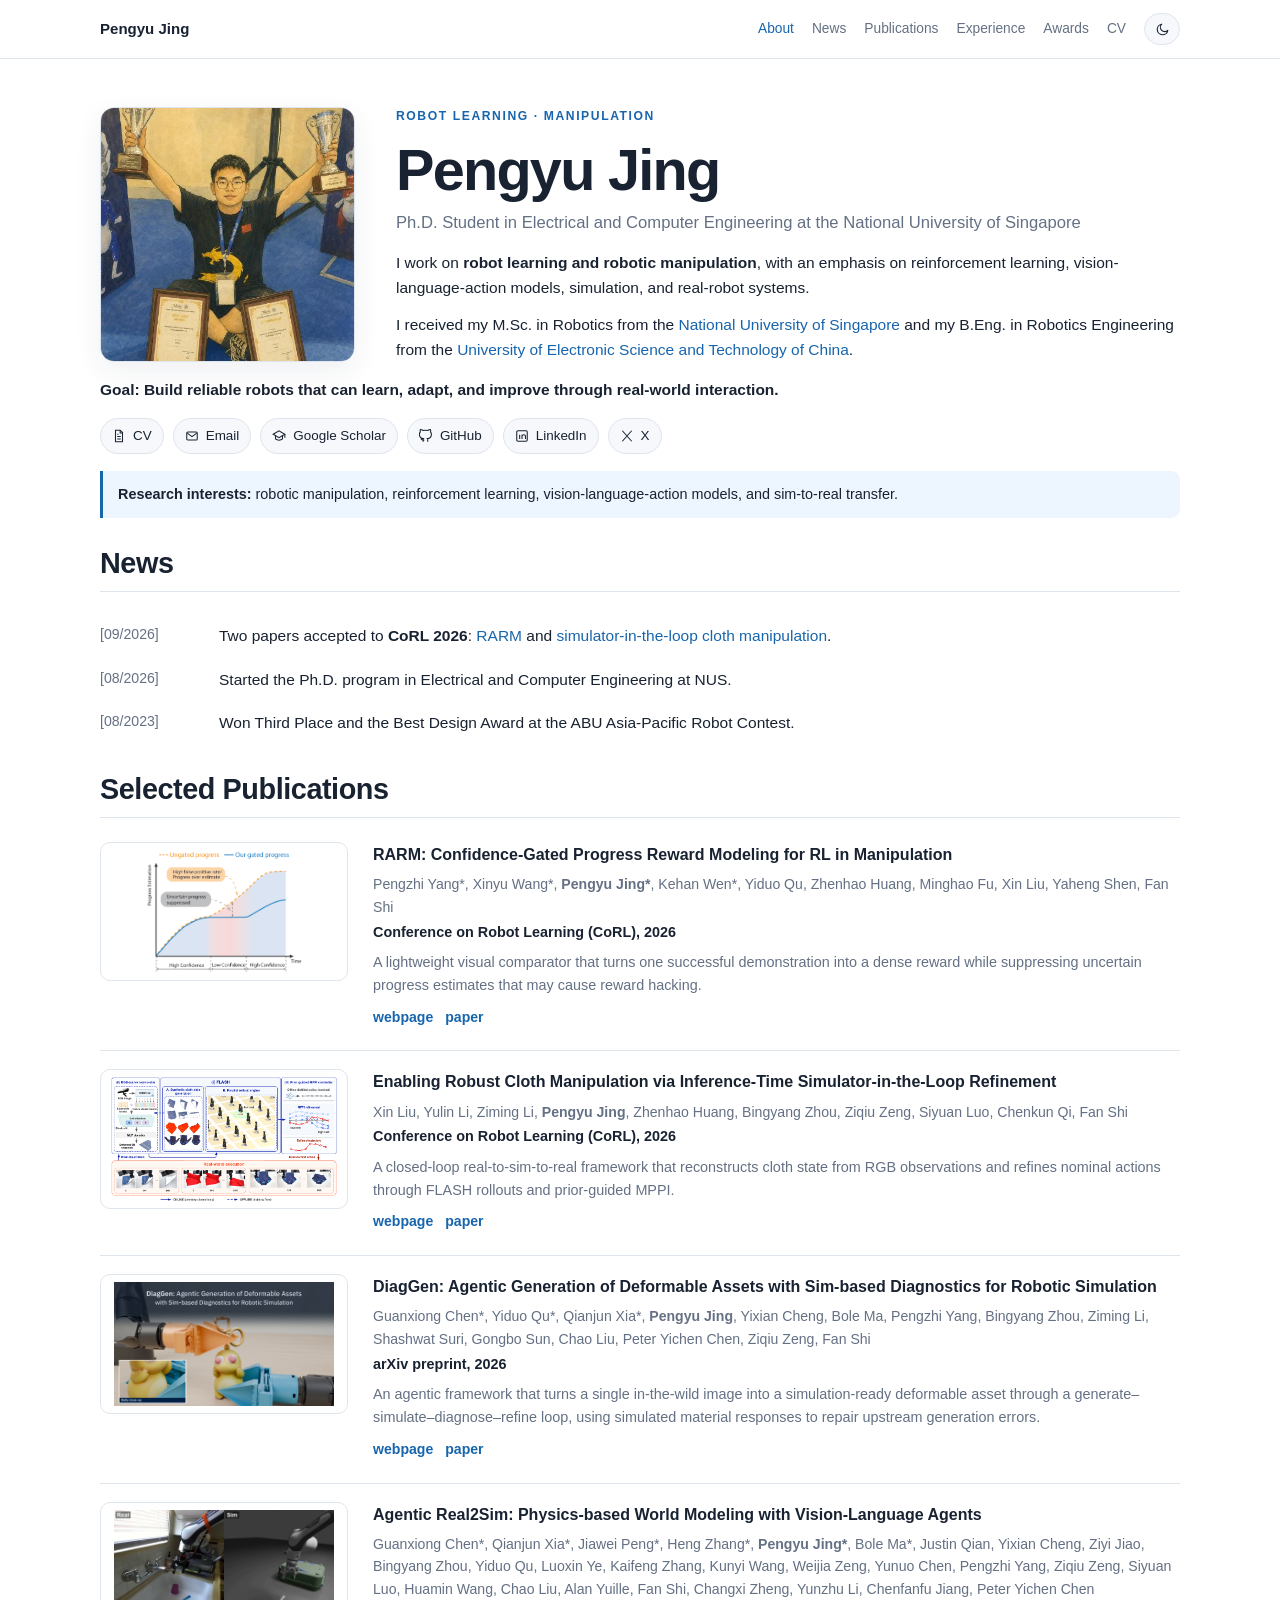
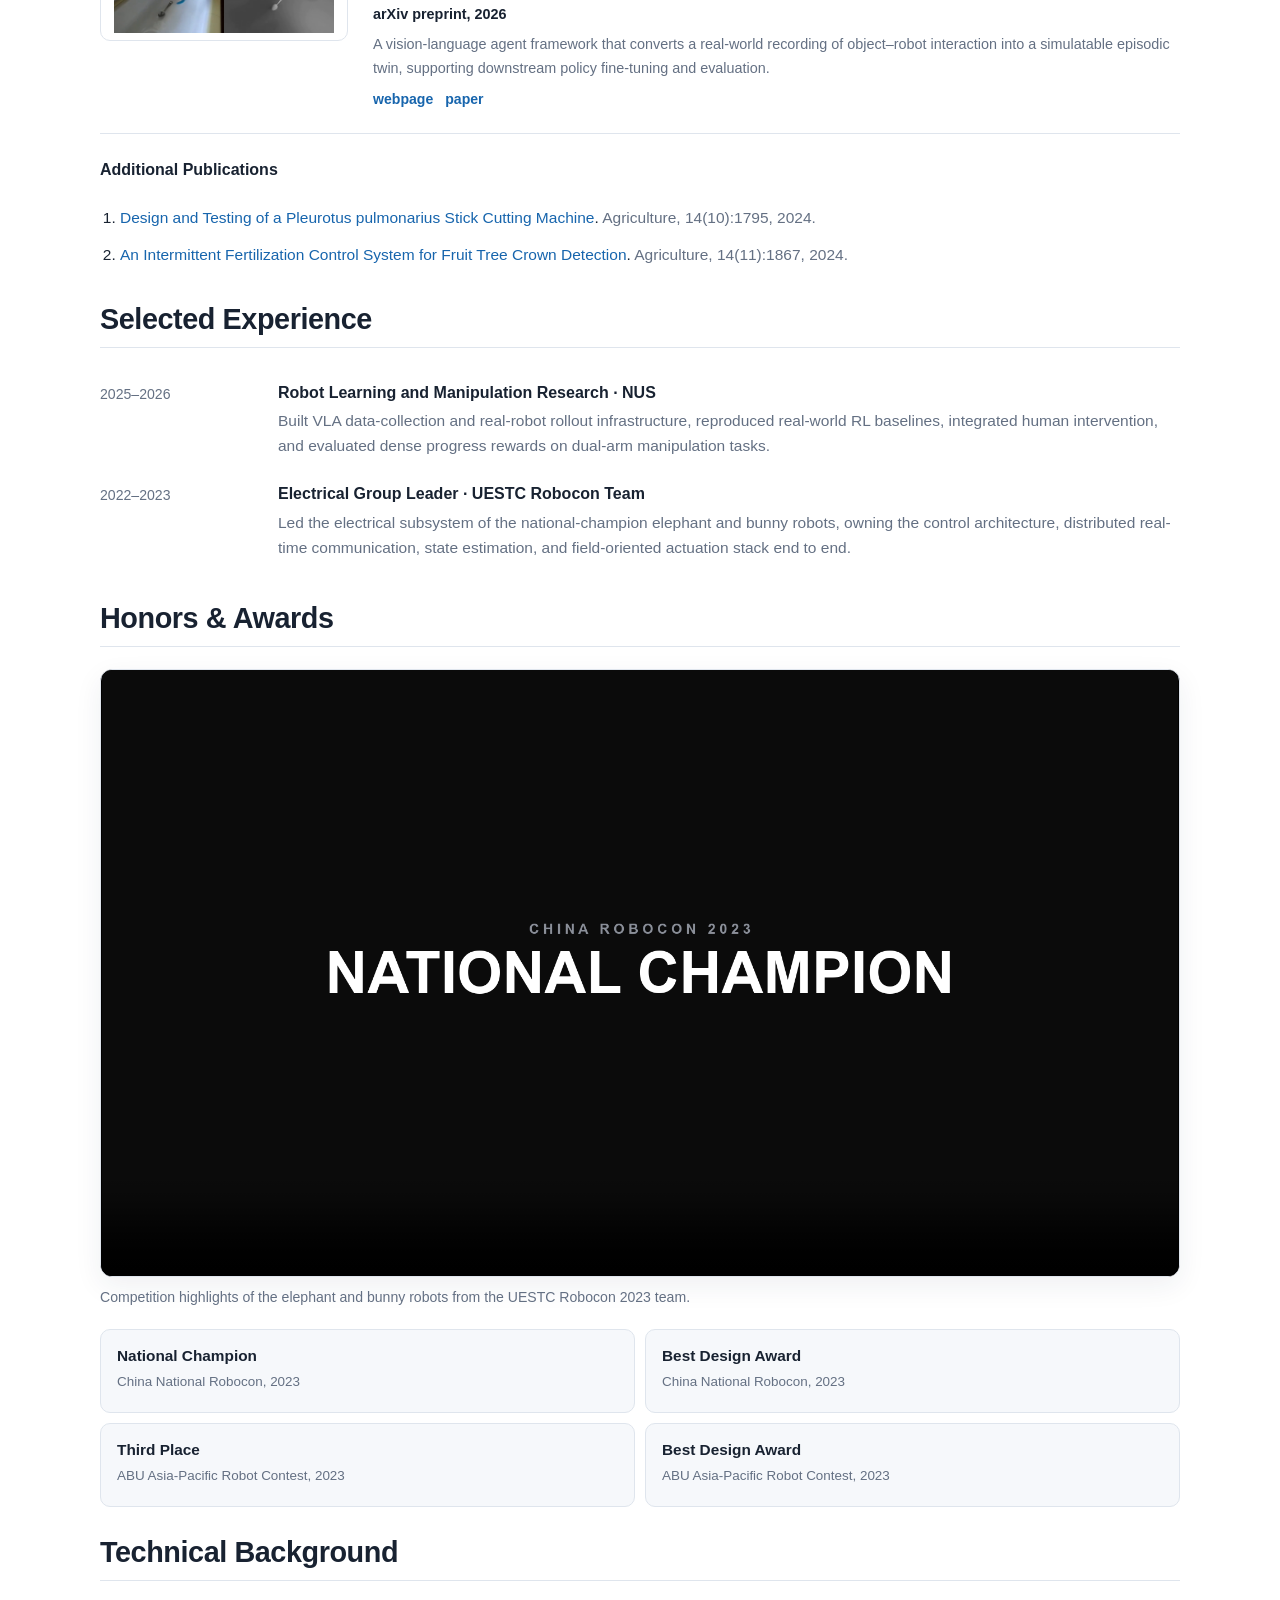
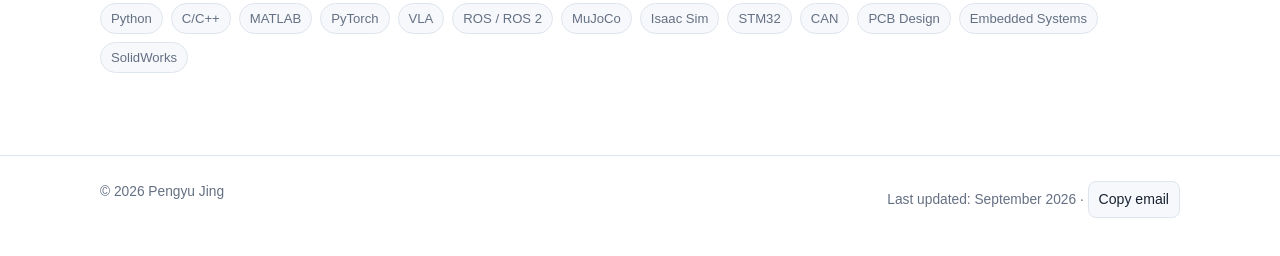
==== commit a96e18b9: "Fold the CV page into index.html as a #cv view The CV now lives at the end of index.html and replace" ====
--- a/index.html
+++ b/index.html
@@ -58,7 +58,7 @@
       <a href="#publications">Publications</a>
       <a href="#experience">Experience</a>
       <a href="#awards">Awards</a>
-      <a href="cv.html">CV</a>
+      <a href="#cv">CV</a>
       <button class="theme-button" data-theme-toggle aria-label="Toggle theme"><svg viewBox="0 0 24 24" width="15" height="15" fill="none" stroke="currentColor" stroke-width="1.8" stroke-linecap="round" stroke-linejoin="round" aria-hidden="true"><path d="M20.5 13.3A8.5 8.5 0 1 1 10.7 3.5a6.6 6.6 0 0 0 9.8 9.8Z"/></svg></button>
     </div>
   </nav>
@@ -83,7 +83,7 @@
     <p class="highlight-line">Goal: Build reliable robots that can learn, adapt, and improve through real-world interaction.</p>
 
     <div class="link-row" aria-label="Profile links">
-      <a class="link-pill" href="cv.html">
+      <a class="link-pill" href="#cv">
         <svg aria-hidden="true" viewBox="0 0 24 24" fill="none" stroke="currentColor" stroke-width="1.8"><path d="M6 2h8l4 4v16H6z"/><path d="M14 2v5h5M9 13h6M9 17h6M9 9h2"/></svg>
         CV
       </a>
@@ -212,6 +212,84 @@
       <span class="skill">STM32</span><span class="skill">CAN</span><span class="skill">PCB Design</span><span class="skill">Embedded Systems</span><span class="skill">SolidWorks</span>
     </div>
   </section>
+
+  <!-- The CV lives on this page too: visiting #cv swaps it in for the homepage
+       sections (see .cv-view in style.css), so there is no separate cv.html. -->
+  <div id="cv" class="cv-view">
+    <div class="cv-header">
+      <div>
+        <p class="eyebrow">Curriculum Vitae</p>
+        <h1>Pengyu Jing</h1>
+        <p>jingpengyu22@gmail.com · Robot learning and manipulation</p>
+      </div>
+      <div class="cv-actions">
+        <a class="button" href="assets/Pengyu-Jing-CV.pdf" target="_blank" rel="noreferrer">Download PDF</a>
+      </div>
+    </div>
+
+    <section class="cv-section">
+      <h2>Education</h2>
+      <div class="cv-entry">
+        <div class="cv-entry-head"><strong>National University of Singapore</strong><span>Aug 2026 – Expected 2030</span></div>
+        <em>Ph.D. in Electrical and Computer Engineering · Singapore</em>
+      </div>
+      <div class="cv-entry">
+        <div class="cv-entry-head"><strong>National University of Singapore</strong><span>Aug 2025 – Jul 2026</span></div>
+        <em>M.Sc. in Robotics · Singapore</em>
+        <ul><li>Cumulative GPA: 4.45/5.0</li></ul>
+      </div>
+      <div class="cv-entry">
+        <div class="cv-entry-head"><strong>University of Electronic Science and Technology of China</strong><span>Sep 2021 – Jun 2025</span></div>
+        <em>B.Eng. in Robotics Engineering · Chengdu, China</em>
+        <ul><li>Cumulative GPA: 3.84/4.0</li></ul>
+      </div>
+      <div class="cv-entry">
+        <div class="cv-entry-head"><strong>University of Cambridge</strong><span>Jan 2024 – Feb 2024</span></div>
+        <em>Frontier Research Program in Deep Learning and Deep Neural Networks · Cambridge, UK</em>
+      </div>
+    </section>
+
+    <section class="cv-section">
+      <h2>Skills</h2>
+      <p><strong>Programming:</strong> C/C++, Python, MATLAB</p>
+      <p><strong>Machine Learning:</strong> PyTorch, reinforcement learning, vision-language-action models</p>
+      <p><strong>Robotics &amp; Simulation:</strong> ROS/ROS 2, Isaac Sim, MuJoCo, LIBERO</p>
+      <p><strong>Hardware:</strong> STM32, CAN, UART, SPI, PCB design, Altium Designer, SolidWorks, 3D printing</p>
+    </section>
+
+    <section class="cv-section">
+      <h2>Publications</h2>
+      <div class="cv-entry"><strong>RARM: Confidence-Gated Progress Reward Modeling for RL in Manipulation.</strong><br>Pengzhi Yang*, Xinyu Wang*, <strong>Pengyu Jing*</strong>, Kehan Wen*, Yiduo Qu, Zhenhao Huang, Minghao Fu, Xin Liu, Yaheng Shen, Fan Shi. <em>CoRL</em>, 2026.</div>
+      <div class="cv-entry"><strong>Enabling Robust Cloth Manipulation via Inference-Time Simulator-in-the-Loop Refinement.</strong><br>Xin Liu, Yulin Li, Ziming Li, <strong>Pengyu Jing</strong>, Zhenhao Huang, Bingyang Zhou, Ziqiu Zeng, Siyuan Luo, Chenkun Qi, Fan Shi. <em>CoRL</em>, 2026.</div>
+      <div class="cv-entry"><strong>DiagGen: Agentic Generation of Deformable Assets with Sim-based Diagnostics for Robotic Simulation.</strong><br>Guanxiong Chen*, Yiduo Qu*, Qianjun Xia*, <strong>Pengyu Jing</strong>, Yixian Cheng, Bole Ma, Pengzhi Yang, Bingyang Zhou, Ziming Li, Shashwat Suri, Gongbo Sun, Chao Liu, Peter Yichen Chen, Ziqiu Zeng, Fan Shi. <em>arXiv</em>, 2026.</div>
+      <div class="cv-entry"><strong>Agentic Real2Sim: Physics-based World Modeling with Vision-Language Agents.</strong><br>Guanxiong Chen*, Qianjun Xia*, Jiawei Peng*, Heng Zhang*, <strong>Pengyu Jing*</strong>, Bole Ma*, Justin Qian, Yixian Cheng, Ziyi Jiao, Bingyang Zhou, Yiduo Qu, Luoxin Ye, Kaifeng Zhang, Kunyi Wang, Weijia Zeng, Yunuo Chen, Pengzhi Yang, Ziqiu Zeng, Siyuan Luo, Huamin Wang, Chao Liu, Alan Yuille, Fan Shi, Changxi Zheng, Yunzhu Li, Chenfanfu Jiang, Peter Yichen Chen. <em>arXiv</em>, 2026.</div>
+      <div class="cv-entry"><strong>Design and Testing of a Pleurotus pulmonarius Stick Cutting Machine.</strong><br>Chunlin Cai, <strong>Pengyu Jing</strong>, Lihong Wang, Qi Niu, Haobo Jiao, Chen Ma, Chengsong Li. <em>Agriculture</em>, 14(10), 1795, 2024.</div>
+      <div class="cv-entry"><strong>An Intermittent Fertilization Control System for Fruit Tree Crown Detection.</strong><br>Hao Yin, <strong>Pengyu Jing</strong>, Chen Ma, Liewang Cao, Chengsong Li, Lihong Wang. <em>Agriculture</em>, 14(11), 1867, 2024.</div>
+    </section>
+
+    <section class="cv-section">
+      <h2>Project Experience</h2>
+      <div class="cv-entry">
+        <div class="cv-entry-head"><strong>ABU Robocon Elephant and Bunny Robots — National Champion Project</strong><span>Sep 2022 – Aug 2023</span></div>
+        <em>Electrical Group Leader · UESTC Robocon Team</em>
+        <ul>
+          <li>Led the electrical subsystem: control architecture, sensing topology, and real-time communication design.</li>
+          <li>Architected a distributed real-time control network across controller, motor drivers, and sensing nodes.</li>
+          <li>Built a high-rate state-estimation pipeline fusing inertial and encoder data for closed-loop feedback.</li>
+          <li>Developed a field-oriented actuation stack with cascaded torque, velocity, and position loops.</li>
+          <li>Drove full-system integration, hardware-in-the-loop validation, and operator interface design.</li>
+        </ul>
+      </div>
+    </section>
+
+    <section class="cv-section">
+      <h2>Honors &amp; Awards</h2>
+      <div class="cv-entry"><div class="cv-entry-head"><strong>China National Robocon — Champion</strong><span>Jul 2023</span></div></div>
+      <div class="cv-entry"><div class="cv-entry-head"><strong>China National Robocon — Best Design Award</strong><span>Jul 2023</span></div></div>
+      <div class="cv-entry"><div class="cv-entry-head"><strong>ABU Asia-Pacific Robot Contest — Third Place</strong><span>Aug 2023</span></div></div>
+      <div class="cv-entry"><div class="cv-entry-head"><strong>ABU Asia-Pacific Robot Contest — Best Design Award</strong><span>Aug 2023</span></div></div>
+    </section>
+  </div>
 </main>
 
 <footer class="site-footer">
--- a/assets/style.css
+++ b/assets/style.css
@@ -95,18 +95,17 @@
 section { scroll-margin-top: 78px; }
 main > section:not(.hero) { margin-top: 28px; }
 
-/* Hero: the portrait sits beside the introduction and stretches to the height of
-   that text, so both end on the same line at any width; the goal line, links and
-   research note then run full width beneath them. */
+/* Hero: the square portrait sits beside the introduction; script.js sizes it to
+   the height of that text so both end on the same line without cropping the
+   photo. The goal line, links and research note run full width beneath them. */
 .hero-top {
   display: flex;
-  align-items: stretch;
+  align-items: flex-start;
   gap: clamp(28px, 3.2vw, 42px);
   margin-bottom: 16px;
 }
 
 .profile-column {
-  position: relative;
   flex: 0 0 clamp(218px, 23vw, 248px);
 }
 
@@ -116,10 +115,8 @@
 }
 
 .profile-photo {
-  position: absolute;
-  inset: 0;
   width: 100%;
-  height: 100%;
+  aspect-ratio: 1 / 1;
   object-fit: cover;
   object-position: center center;
   border-radius: 14px;
@@ -274,8 +271,8 @@
 }
 
 /* CV page */
-.cv-header { display: flex; align-items: flex-start; justify-content: space-between; gap: 18px; flex-wrap: wrap; margin: 4px 0 0; }
-.cv-header > div:first-child { flex: 1 1 260px; min-width: 0; }
+.cv-header { display: flex; align-items: flex-start; justify-content: space-between; gap: 18px; margin: 4px 0 0; }
+.cv-header > div:first-child { flex: 1 1 auto; min-width: 0; }
 .cv-header p { margin: 6px 0 0; color: var(--muted); }
 .cv-actions { display: flex; gap: 9px; flex-wrap: wrap; flex-shrink: 0; margin-top: 6px; }
 .button {
@@ -292,9 +289,13 @@
   font-size: 0.88rem;
 }
 .button:hover { border-color: var(--accent); color: var(--accent); text-decoration: none; }
-/* beats main > section:not(.hero)'s 72px, which was overriding the intended 40px */
-main > section.cv-section { margin-top: 24px; }
-main > .cv-header + section.cv-section { margin-top: 20px; }
+/* One page, two views: targeting #cv shows the CV in place of the homepage sections.
+   Plain :target keeps reloads, shared links and the back button working without JS. */
+.cv-view { display: none; scroll-margin-top: 200px; }
+.cv-view:target { display: block; }
+main:has(> .cv-view:target) > section { display: none; }
+.cv-view > section.cv-section { margin-top: 24px; }
+.cv-view > .cv-header + section.cv-section { margin-top: 20px; }
 .cv-entry { margin: 0 0 18px; }
 .cv-entry-head { display: flex; align-items: baseline; justify-content: space-between; gap: 16px; }
 .cv-entry-head strong { font-size: 1rem; }
@@ -313,23 +314,22 @@
 
 @media (max-width: 820px) {
   .container { width: min(calc(100% - 36px), var(--max-width)); }
-  .hero-top { gap: 25px; }
-  .profile-column { flex-basis: 190px; }
-  h1 { font-size: clamp(2.4rem, 6.4vw, 3.1rem); }
-  .publication { grid-template-columns: 220px minmax(0, 1fr); gap: 20px; }
-  .pub-image { width: 220px; }
-}
-
-@media (max-width: 680px) {
-  .nav { padding: 10px 0; align-items: flex-start; }
-  .nav-links { justify-content: flex-end; gap: 9px 13px; }
-  main { padding: 30px 0 58px; }
+  /* Too narrow to keep the portrait level with the text beside it: stack them. */
   .hero-top { display: block; }
   .profile-column {
     width: min(72vw, 300px);
     margin: 0 auto 22px;
   }
-  .profile-photo { position: static; height: auto; aspect-ratio: 1 / 1; border-radius: 13px; }
+  .profile-photo { border-radius: 13px; }
+  h1 { font-size: clamp(2.4rem, 6.4vw, 3.1rem); }
+  .publication { grid-template-columns: 220px minmax(0, 1fr); gap: 20px; }
+  .pub-image { width: 220px; }
+}
+
+@media (max-width: 680px) {
+  .nav { padding: 10px 0; align-items: flex-start; }
+  .nav-links { justify-content: flex-end; gap: 9px 13px; }
+  main { padding: 30px 0 58px; }
   .publication { grid-template-columns: 1fr; }
   .pub-image { width: 100%; }
   .timeline-item { display: block; }
@@ -352,10 +352,20 @@
   main > section:not(.hero) { margin-top: 24px; }
   h2 { margin-bottom: 18px; }
   .profile-column { width: min(70vw, 250px); }
-  h1 { font-size: clamp(2.1rem, 10vw, 2.5rem); }
+  h1 { font-size: clamp(1.75rem, 8vw, 2rem); }
   .hero-role { font-size: 1rem; }
   .news-list li { display: block; padding: 8px 0; }
   .news-date { margin-right: 8px; }
+  /* CV header: the download button sits beside the name only, so the contact
+     line can run the full width beneath both and stay on one line. */
+  .cv-header { display: grid; grid-template-columns: minmax(0, 1fr) auto; gap: 0 12px; }
+  .cv-header > div:first-child { display: contents; }
+  .cv-header .eyebrow, .cv-header h1 { grid-column: 1; }
+  .cv-header .eyebrow { margin-bottom: 12px; }
+  .cv-header h1 { margin-bottom: 0; }
+  .cv-actions { grid-column: 2; grid-row: 1 / span 2; }
+  /* The line is ~27em long: size it to the container width so it fits on one line. */
+  .cv-header p:not(.eyebrow) { grid-column: 1 / -1; margin-top: 6px; font-size: clamp(11px, calc((100vw - 36px) / 28.5), 14px); }
   .awards-grid { grid-template-columns: 1fr; gap: 8px; }
   .award { min-height: 0; padding: 12px 14px; }
 }
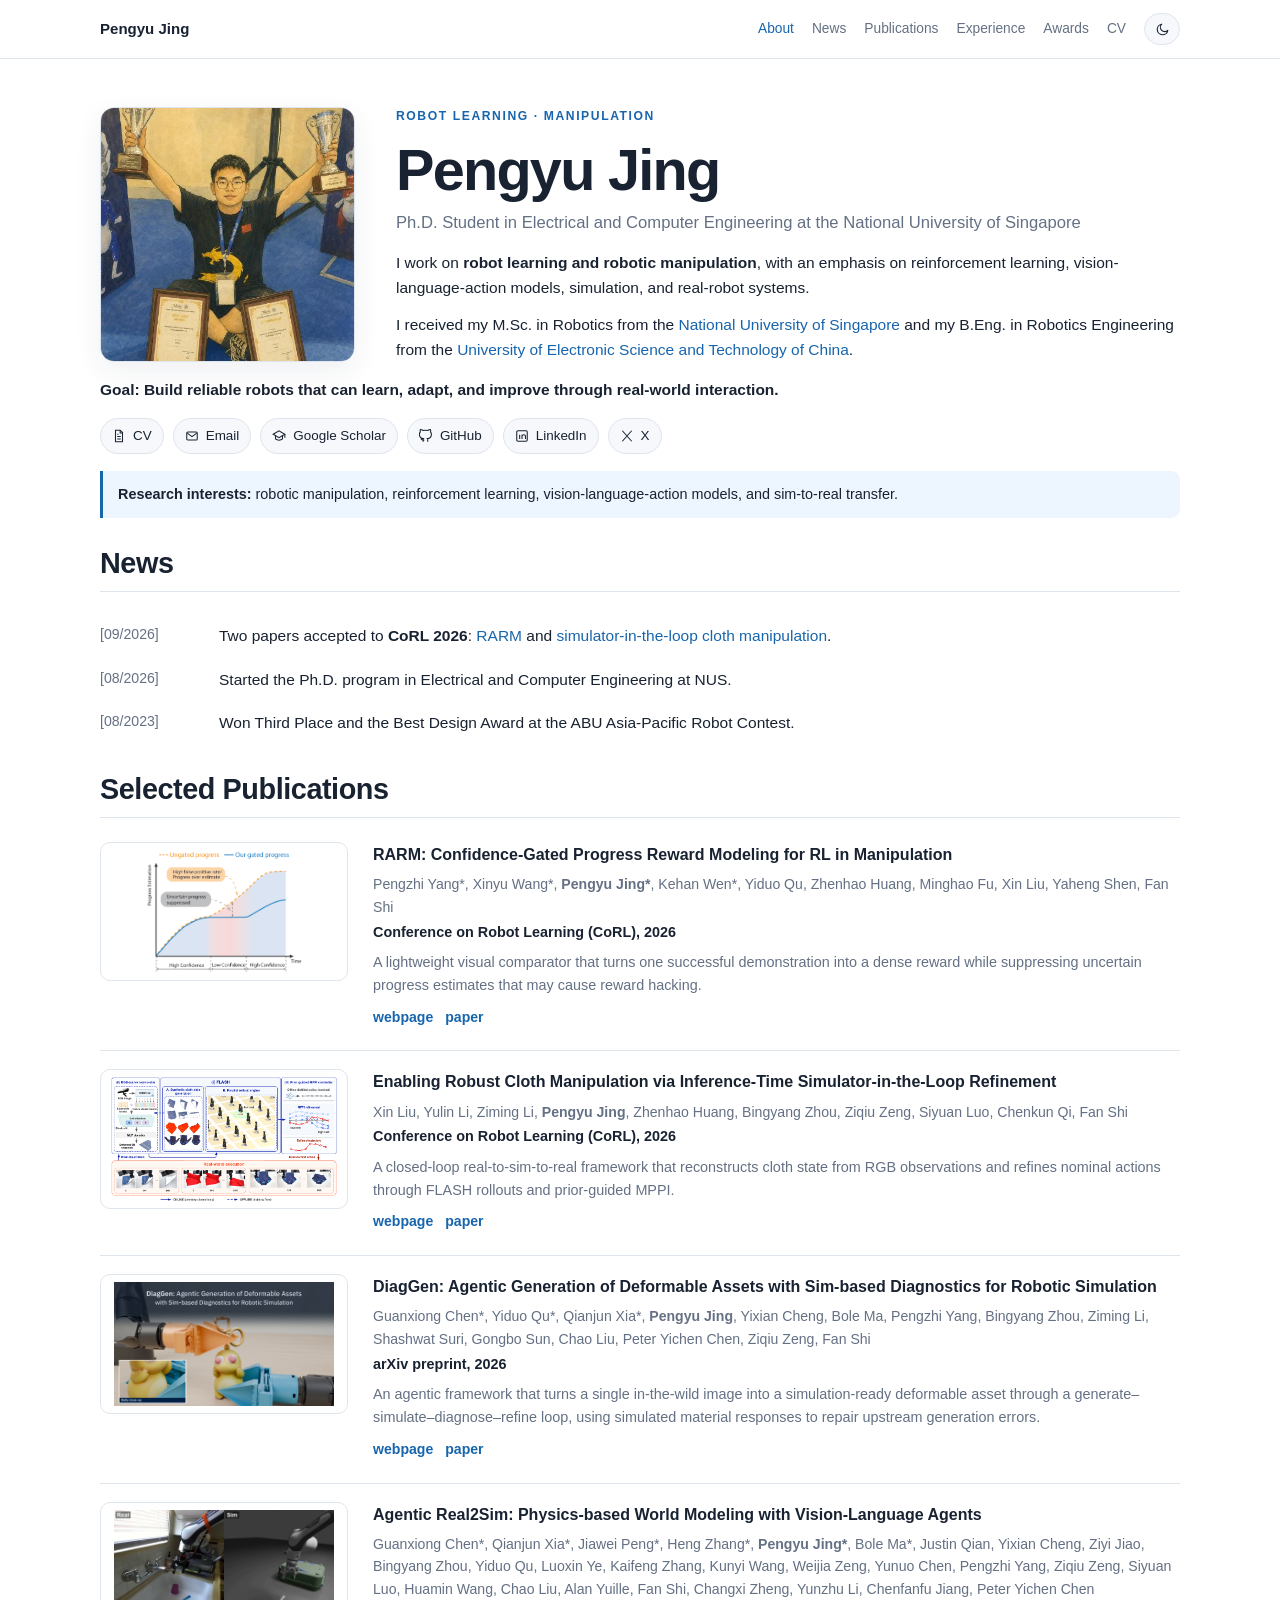
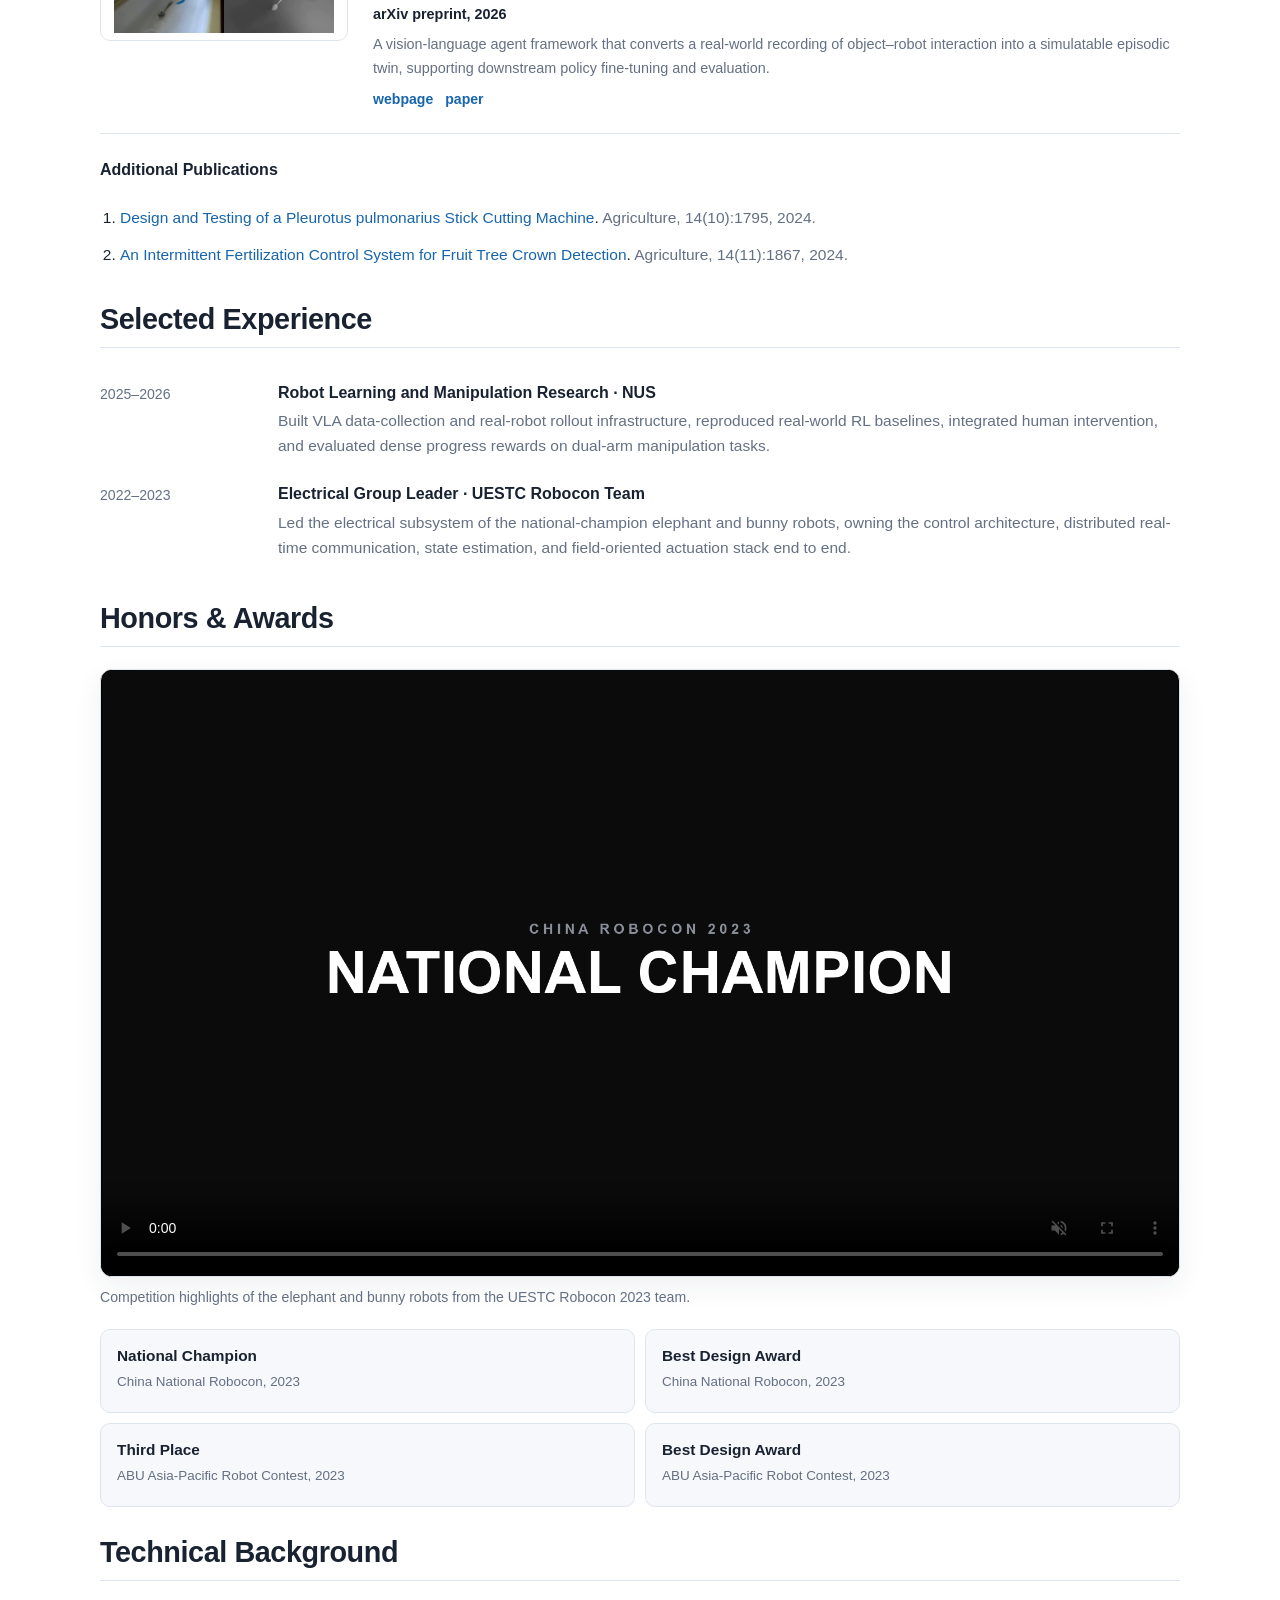
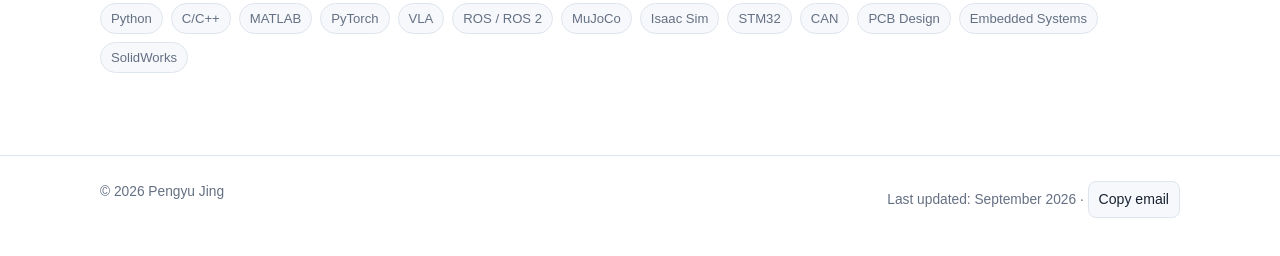
==== commit 6a9803b0: "Restore the separate cv.html page This reverts commit b2524ef (folding the CV into index.html as a #" ====
--- a/index.html
+++ b/index.html
@@ -58,7 +58,7 @@
       <a href="#publications">Publications</a>
       <a href="#experience">Experience</a>
       <a href="#awards">Awards</a>
-      <a href="#cv">CV</a>
+      <a href="cv.html">CV</a>
       <button class="theme-button" data-theme-toggle aria-label="Toggle theme"><svg viewBox="0 0 24 24" width="15" height="15" fill="none" stroke="currentColor" stroke-width="1.8" stroke-linecap="round" stroke-linejoin="round" aria-hidden="true"><path d="M20.5 13.3A8.5 8.5 0 1 1 10.7 3.5a6.6 6.6 0 0 0 9.8 9.8Z"/></svg></button>
     </div>
   </nav>
@@ -83,7 +83,7 @@
     <p class="highlight-line">Goal: Build reliable robots that can learn, adapt, and improve through real-world interaction.</p>
 
     <div class="link-row" aria-label="Profile links">
-      <a class="link-pill" href="#cv">
+      <a class="link-pill" href="cv.html">
         <svg aria-hidden="true" viewBox="0 0 24 24" fill="none" stroke="currentColor" stroke-width="1.8"><path d="M6 2h8l4 4v16H6z"/><path d="M14 2v5h5M9 13h6M9 17h6M9 9h2"/></svg>
         CV
       </a>
@@ -212,84 +212,6 @@
       <span class="skill">STM32</span><span class="skill">CAN</span><span class="skill">PCB Design</span><span class="skill">Embedded Systems</span><span class="skill">SolidWorks</span>
     </div>
   </section>
-
-  <!-- The CV lives on this page too: visiting #cv swaps it in for the homepage
-       sections (see .cv-view in style.css), so there is no separate cv.html. -->
-  <div id="cv" class="cv-view">
-    <div class="cv-header">
-      <div>
-        <p class="eyebrow">Curriculum Vitae</p>
-        <h1>Pengyu Jing</h1>
-        <p>jingpengyu22@gmail.com · Robot learning and manipulation</p>
-      </div>
-      <div class="cv-actions">
-        <a class="button" href="assets/Pengyu-Jing-CV.pdf" target="_blank" rel="noreferrer">Download PDF</a>
-      </div>
-    </div>
-
-    <section class="cv-section">
-      <h2>Education</h2>
-      <div class="cv-entry">
-        <div class="cv-entry-head"><strong>National University of Singapore</strong><span>Aug 2026 – Expected 2030</span></div>
-        <em>Ph.D. in Electrical and Computer Engineering · Singapore</em>
-      </div>
-      <div class="cv-entry">
-        <div class="cv-entry-head"><strong>National University of Singapore</strong><span>Aug 2025 – Jul 2026</span></div>
-        <em>M.Sc. in Robotics · Singapore</em>
-        <ul><li>Cumulative GPA: 4.45/5.0</li></ul>
-      </div>
-      <div class="cv-entry">
-        <div class="cv-entry-head"><strong>University of Electronic Science and Technology of China</strong><span>Sep 2021 – Jun 2025</span></div>
-        <em>B.Eng. in Robotics Engineering · Chengdu, China</em>
-        <ul><li>Cumulative GPA: 3.84/4.0</li></ul>
-      </div>
-      <div class="cv-entry">
-        <div class="cv-entry-head"><strong>University of Cambridge</strong><span>Jan 2024 – Feb 2024</span></div>
-        <em>Frontier Research Program in Deep Learning and Deep Neural Networks · Cambridge, UK</em>
-      </div>
-    </section>
-
-    <section class="cv-section">
-      <h2>Skills</h2>
-      <p><strong>Programming:</strong> C/C++, Python, MATLAB</p>
-      <p><strong>Machine Learning:</strong> PyTorch, reinforcement learning, vision-language-action models</p>
-      <p><strong>Robotics &amp; Simulation:</strong> ROS/ROS 2, Isaac Sim, MuJoCo, LIBERO</p>
-      <p><strong>Hardware:</strong> STM32, CAN, UART, SPI, PCB design, Altium Designer, SolidWorks, 3D printing</p>
-    </section>
-
-    <section class="cv-section">
-      <h2>Publications</h2>
-      <div class="cv-entry"><strong>RARM: Confidence-Gated Progress Reward Modeling for RL in Manipulation.</strong><br>Pengzhi Yang*, Xinyu Wang*, <strong>Pengyu Jing*</strong>, Kehan Wen*, Yiduo Qu, Zhenhao Huang, Minghao Fu, Xin Liu, Yaheng Shen, Fan Shi. <em>CoRL</em>, 2026.</div>
-      <div class="cv-entry"><strong>Enabling Robust Cloth Manipulation via Inference-Time Simulator-in-the-Loop Refinement.</strong><br>Xin Liu, Yulin Li, Ziming Li, <strong>Pengyu Jing</strong>, Zhenhao Huang, Bingyang Zhou, Ziqiu Zeng, Siyuan Luo, Chenkun Qi, Fan Shi. <em>CoRL</em>, 2026.</div>
-      <div class="cv-entry"><strong>DiagGen: Agentic Generation of Deformable Assets with Sim-based Diagnostics for Robotic Simulation.</strong><br>Guanxiong Chen*, Yiduo Qu*, Qianjun Xia*, <strong>Pengyu Jing</strong>, Yixian Cheng, Bole Ma, Pengzhi Yang, Bingyang Zhou, Ziming Li, Shashwat Suri, Gongbo Sun, Chao Liu, Peter Yichen Chen, Ziqiu Zeng, Fan Shi. <em>arXiv</em>, 2026.</div>
-      <div class="cv-entry"><strong>Agentic Real2Sim: Physics-based World Modeling with Vision-Language Agents.</strong><br>Guanxiong Chen*, Qianjun Xia*, Jiawei Peng*, Heng Zhang*, <strong>Pengyu Jing*</strong>, Bole Ma*, Justin Qian, Yixian Cheng, Ziyi Jiao, Bingyang Zhou, Yiduo Qu, Luoxin Ye, Kaifeng Zhang, Kunyi Wang, Weijia Zeng, Yunuo Chen, Pengzhi Yang, Ziqiu Zeng, Siyuan Luo, Huamin Wang, Chao Liu, Alan Yuille, Fan Shi, Changxi Zheng, Yunzhu Li, Chenfanfu Jiang, Peter Yichen Chen. <em>arXiv</em>, 2026.</div>
-      <div class="cv-entry"><strong>Design and Testing of a Pleurotus pulmonarius Stick Cutting Machine.</strong><br>Chunlin Cai, <strong>Pengyu Jing</strong>, Lihong Wang, Qi Niu, Haobo Jiao, Chen Ma, Chengsong Li. <em>Agriculture</em>, 14(10), 1795, 2024.</div>
-      <div class="cv-entry"><strong>An Intermittent Fertilization Control System for Fruit Tree Crown Detection.</strong><br>Hao Yin, <strong>Pengyu Jing</strong>, Chen Ma, Liewang Cao, Chengsong Li, Lihong Wang. <em>Agriculture</em>, 14(11), 1867, 2024.</div>
-    </section>
-
-    <section class="cv-section">
-      <h2>Project Experience</h2>
-      <div class="cv-entry">
-        <div class="cv-entry-head"><strong>ABU Robocon Elephant and Bunny Robots — National Champion Project</strong><span>Sep 2022 – Aug 2023</span></div>
-        <em>Electrical Group Leader · UESTC Robocon Team</em>
-        <ul>
-          <li>Led the electrical subsystem: control architecture, sensing topology, and real-time communication design.</li>
-          <li>Architected a distributed real-time control network across controller, motor drivers, and sensing nodes.</li>
-          <li>Built a high-rate state-estimation pipeline fusing inertial and encoder data for closed-loop feedback.</li>
-          <li>Developed a field-oriented actuation stack with cascaded torque, velocity, and position loops.</li>
-          <li>Drove full-system integration, hardware-in-the-loop validation, and operator interface design.</li>
-        </ul>
-      </div>
-    </section>
-
-    <section class="cv-section">
-      <h2>Honors &amp; Awards</h2>
-      <div class="cv-entry"><div class="cv-entry-head"><strong>China National Robocon — Champion</strong><span>Jul 2023</span></div></div>
-      <div class="cv-entry"><div class="cv-entry-head"><strong>China National Robocon — Best Design Award</strong><span>Jul 2023</span></div></div>
-      <div class="cv-entry"><div class="cv-entry-head"><strong>ABU Asia-Pacific Robot Contest — Third Place</strong><span>Aug 2023</span></div></div>
-      <div class="cv-entry"><div class="cv-entry-head"><strong>ABU Asia-Pacific Robot Contest — Best Design Award</strong><span>Aug 2023</span></div></div>
-    </section>
-  </div>
 </main>
 
 <footer class="site-footer">
--- a/assets/style.css
+++ b/assets/style.css
@@ -289,13 +289,9 @@
   font-size: 0.88rem;
 }
 .button:hover { border-color: var(--accent); color: var(--accent); text-decoration: none; }
-/* One page, two views: targeting #cv shows the CV in place of the homepage sections.
-   Plain :target keeps reloads, shared links and the back button working without JS. */
-.cv-view { display: none; scroll-margin-top: 200px; }
-.cv-view:target { display: block; }
-main:has(> .cv-view:target) > section { display: none; }
-.cv-view > section.cv-section { margin-top: 24px; }
-.cv-view > .cv-header + section.cv-section { margin-top: 20px; }
+/* beats main > section:not(.hero)'s 72px, which was overriding the intended 40px */
+main > section.cv-section { margin-top: 24px; }
+main > .cv-header + section.cv-section { margin-top: 20px; }
 .cv-entry { margin: 0 0 18px; }
 .cv-entry-head { display: flex; align-items: baseline; justify-content: space-between; gap: 16px; }
 .cv-entry-head strong { font-size: 1rem; }
